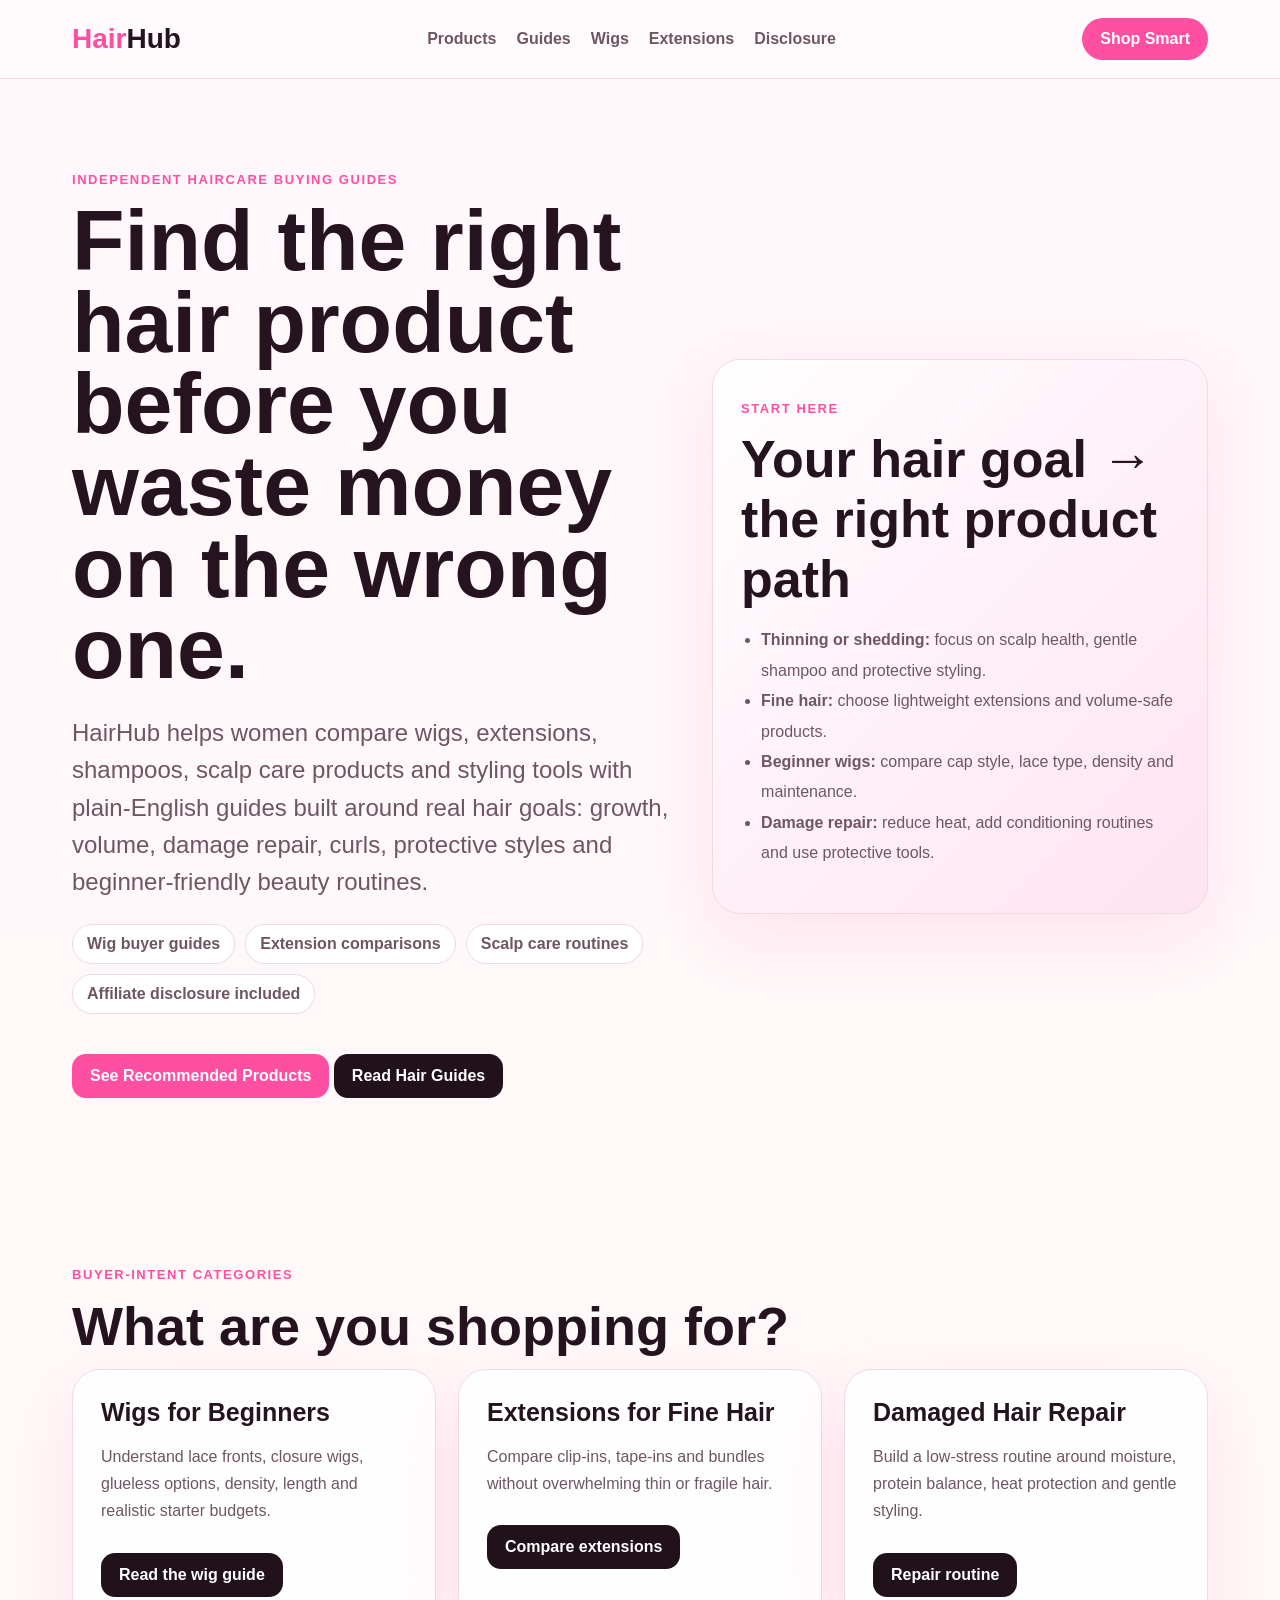
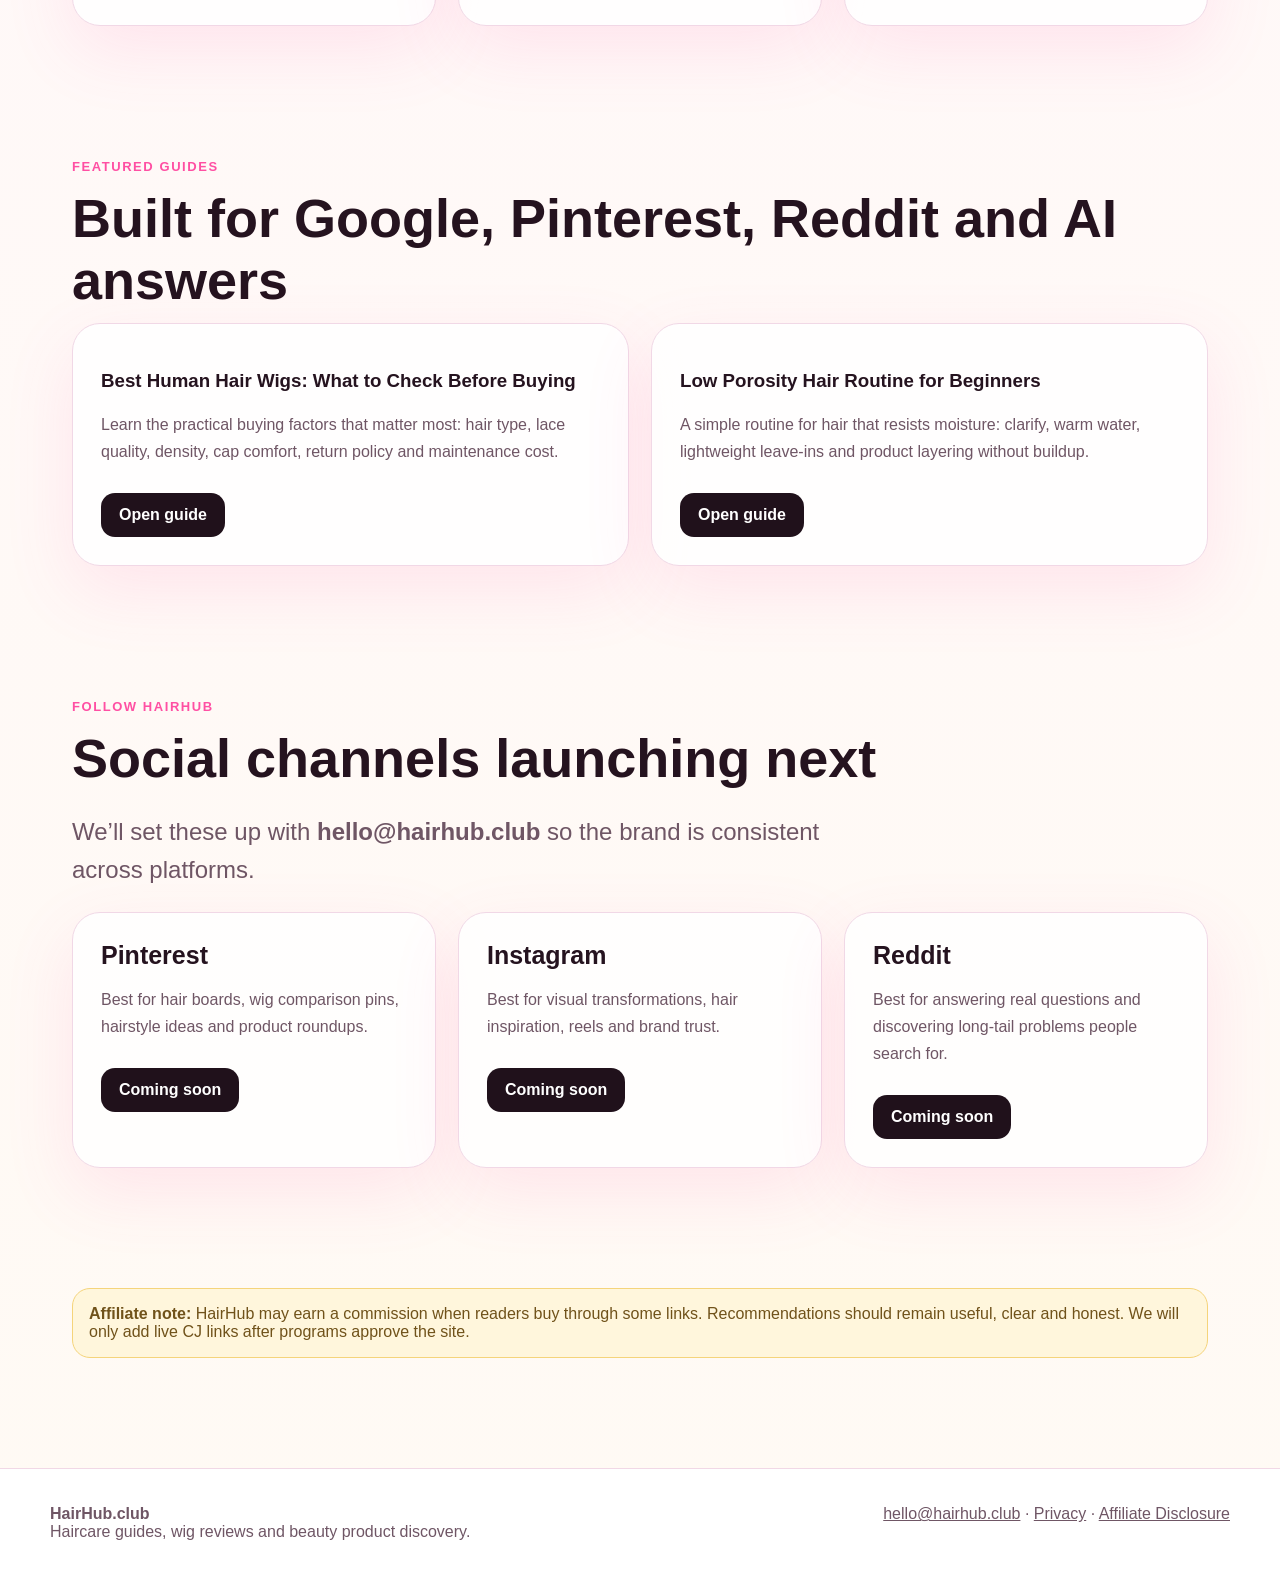
==== index.html @ 0386ab66 "Build HairHub SEO affiliate homepage" ====
<!DOCTYPE html>
<html lang="en">
<head>
  <meta charset="UTF-8" />
  <meta name="viewport" content="width=device-width, initial-scale=1.0" />
  <title>HairHub.club — Hair Product Reviews, Wig Guides & Healthy Hair Advice</title>
  <meta name="description" content="HairHub helps you find better wigs, extensions, shampoos, scalp care products, styling tools and routines for your hair type, budget and goals." />
  <link rel="canonical" href="https://hairhub.club/" />
  <meta name="robots" content="index,follow,max-image-preview:large" />
  <meta property="og:title" content="HairHub.club — Find the Right Hair Product for Your Hair Goal" />
  <meta property="og:description" content="Simple haircare guides, product comparisons and affiliate recommendations for wigs, extensions, hair growth, damaged hair and styling tools." />
  <meta property="og:type" content="website" />
  <meta property="og:url" content="https://hairhub.club/" />
  <meta name="theme-color" content="#ff4fa3" />
  <link rel="stylesheet" href="/assets/style.css" />
  <script data-goatcounter="https://marketvibe1.goatcounter.com/count" async src="https://gc.zgo.at/count.js"></script>
  <script type="application/ld+json">{"@context":"https://schema.org","@type":"WebSite","name":"HairHub","url":"https://hairhub.club/","description":"Hair product reviews, wig guides, extension comparisons and healthy hair routines.","potentialAction":{"@type":"SearchAction","target":"https://hairhub.club/?q={search_term_string}","query-input":"required name=search_term_string"}}</script>
  <script type="application/ld+json">{"@context":"https://schema.org","@type":"Organization","name":"HairHub","url":"https://hairhub.club/","email":"hello@hairhub.club","sameAs":["https://www.instagram.com/","https://www.pinterest.com/","https://www.tiktok.com/","https://www.reddit.com/"]}</script>
</head>
<body>
  <header class="site">
    <div class="nav">
      <a class="logo" href="/"><span>Hair</span>Hub</a>
      <nav>
        <a href="/recommended-products/">Products</a>
        <a href="/guides/">Guides</a>
        <a href="/best-wigs-for-beginners/">Wigs</a>
        <a href="/best-hair-extensions-for-fine-hair/">Extensions</a>
        <a href="/disclosure/">Disclosure</a>
      </nav>
      <a class="cta" href="/recommended-products/">Shop Smart</a>
    </div>
  </header>

  <main>
    <section class="hero">
      <div>
        <p class="eyebrow">Independent haircare buying guides</p>
        <h1>Find the right hair product before you waste money on the wrong one.</h1>
        <p class="lead">HairHub helps women compare wigs, extensions, shampoos, scalp care products and styling tools with plain-English guides built around real hair goals: growth, volume, damage repair, curls, protective styles and beginner-friendly beauty routines.</p>
        <div class="badges">
          <span class="badge">Wig buyer guides</span>
          <span class="badge">Extension comparisons</span>
          <span class="badge">Scalp care routines</span>
          <span class="badge">Affiliate disclosure included</span>
        </div>
        <p style="margin-top:28px"><a class="button pink" href="/recommended-products/">See Recommended Products</a> <a class="button" href="/guides/">Read Hair Guides</a></p>
      </div>
      <aside class="hero-card">
        <p class="eyebrow">Start here</p>
        <strong>Your hair goal → the right product path</strong>
        <ul class="list">
          <li><b>Thinning or shedding:</b> focus on scalp health, gentle shampoo and protective styling.</li>
          <li><b>Fine hair:</b> choose lightweight extensions and volume-safe products.</li>
          <li><b>Beginner wigs:</b> compare cap style, lace type, density and maintenance.</li>
          <li><b>Damage repair:</b> reduce heat, add conditioning routines and use protective tools.</li>
        </ul>
      </aside>
    </section>

    <section class="section">
      <p class="eyebrow">Buyer-intent categories</p>
      <h2>What are you shopping for?</h2>
      <div class="grid">
        <article class="guide-card"><h3>Wigs for Beginners</h3><p>Understand lace fronts, closure wigs, glueless options, density, length and realistic starter budgets.</p><a class="button" href="/best-wigs-for-beginners/">Read the wig guide</a></article>
        <article class="guide-card"><h3>Extensions for Fine Hair</h3><p>Compare clip-ins, tape-ins and bundles without overwhelming thin or fragile hair.</p><a class="button" href="/best-hair-extensions-for-fine-hair/">Compare extensions</a></article>
        <article class="guide-card"><h3>Damaged Hair Repair</h3><p>Build a low-stress routine around moisture, protein balance, heat protection and gentle styling.</p><a class="button" href="/damaged-hair-repair-products/">Repair routine</a></article>
      </div>
    </section>

    <section class="section">
      <p class="eyebrow">Featured guides</p>
      <h2>Built for Google, Pinterest, Reddit and AI answers</h2>
      <div class="grid two">
        <article class="card"><h3>Best Human Hair Wigs: What to Check Before Buying</h3><p>Learn the practical buying factors that matter most: hair type, lace quality, density, cap comfort, return policy and maintenance cost.</p><a class="button" href="/best-human-hair-wigs/">Open guide</a></article>
        <article class="card"><h3>Low Porosity Hair Routine for Beginners</h3><p>A simple routine for hair that resists moisture: clarify, warm water, lightweight leave-ins and product layering without buildup.</p><a class="button" href="/low-porosity-hair-routine/">Open guide</a></article>
      </div>
    </section>

    <section class="section">
      <p class="eyebrow">Follow HairHub</p>
      <h2>Social channels launching next</h2>
      <p class="lead">We’ll set these up with <b>hello@hairhub.club</b> so the brand is consistent across platforms.</p>
      <div class="grid">
        <article class="product-card"><h3>Pinterest</h3><p>Best for hair boards, wig comparison pins, hairstyle ideas and product roundups.</p><a class="button" href="#">Coming soon</a></article>
        <article class="product-card"><h3>Instagram</h3><p>Best for visual transformations, hair inspiration, reels and brand trust.</p><a class="button" href="#">Coming soon</a></article>
        <article class="product-card"><h3>Reddit</h3><p>Best for answering real questions and discovering long-tail problems people search for.</p><a class="button" href="#">Coming soon</a></article>
      </div>
    </section>

    <section class="section">
      <div class="notice"><strong>Affiliate note:</strong> HairHub may earn a commission when readers buy through some links. Recommendations should remain useful, clear and honest. We will only add live CJ links after programs approve the site.</div>
    </section>
  </main>

  <footer>
    <div class="inner">
      <div><b>HairHub.club</b><br>Haircare guides, wig reviews and beauty product discovery.</div>
      <div><a href="mailto:hello@hairhub.club">hello@hairhub.club</a> · <a href="/privacy/">Privacy</a> · <a href="/disclosure/">Affiliate Disclosure</a></div>
    </div>
  </footer>
</body>
</html>
---- assets/style.css ----
:root{--ink:#25131f;--muted:#6f5665;--pink:#ff4fa3;--rose:#fff2f8;--cream:#fffaf4;--card:#ffffff;--line:#f1d8e6;--green:#16a56a;--dark:#20111b}*{box-sizing:border-box}body{margin:0;font-family:Inter,Arial,sans-serif;background:linear-gradient(180deg,#fff7fb,#fffaf4);color:var(--ink)}a{color:inherit}header.site{position:sticky;top:0;z-index:10;background:rgba(255,250,252,.94);backdrop-filter:blur(12px);border-bottom:1px solid var(--line)}.nav{max-width:1180px;margin:auto;padding:18px 22px;display:flex;align-items:center;justify-content:space-between;gap:20px}.logo{font-size:28px;font-weight:900;text-decoration:none}.logo span{color:var(--pink)}nav{display:flex;gap:20px;flex-wrap:wrap}nav a{text-decoration:none;color:var(--muted);font-weight:800}.cta{background:var(--pink);color:white;text-decoration:none;padding:12px 18px;border-radius:999px;font-weight:900}.hero{max-width:1180px;margin:auto;padding:80px 22px;display:grid;grid-template-columns:1.1fr .9fr;gap:34px;align-items:center}.eyebrow{text-transform:uppercase;letter-spacing:.12em;color:var(--pink);font-weight:900;font-size:13px}.hero h1,.page h1{font-size:clamp(42px,8vw,86px);line-height:.95;margin:10px 0 22px}.lead{font-size:clamp(18px,2.2vw,24px);line-height:1.55;color:var(--muted);max-width:780px}.hero-card,.card,.guide-card,.product-card{background:rgba(255,255,255,.86);border:1px solid var(--line);border-radius:28px;box-shadow:0 24px 70px rgba(255,79,163,.12);padding:28px}.hero-card{min-height:420px;background:linear-gradient(135deg,#fff,#ffe3f1)}.hero-card strong{display:block;font-size:52px}.badges{display:flex;gap:10px;flex-wrap:wrap;margin-top:24px}.badge{padding:10px 14px;background:white;border:1px solid var(--line);border-radius:999px;font-weight:800;color:var(--muted)}.section{max-width:1180px;margin:auto;padding:60px 22px}.section h2{font-size:clamp(30px,5vw,54px);margin:0 0 12px}.grid{display:grid;grid-template-columns:repeat(3,1fr);gap:22px}.two{grid-template-columns:1fr 1fr}.guide-card h3,.product-card h3{font-size:25px;margin:0 0 10px}.guide-card p,.product-card p,.card p{color:var(--muted);line-height:1.7}.button{display:inline-block;background:var(--dark);color:white;text-decoration:none;padding:13px 18px;border-radius:14px;font-weight:900;margin-top:12px}.button.pink{background:var(--pink)}.list{padding-left:20px;color:var(--muted);line-height:1.9}.page{max-width:980px;margin:auto;padding:70px 22px}.content{background:white;border:1px solid var(--line);border-radius:28px;padding:34px;line-height:1.8}.content h2{font-size:34px}.notice{background:#fff6dc;border:1px solid #f5d47b;border-radius:18px;padding:16px;color:#70521a}.product-row{display:grid;grid-template-columns:1fr auto;gap:18px;align-items:center;border-top:1px solid var(--line);padding:18px 0}.price{font-weight:900;color:var(--green)}footer{margin-top:50px;border-top:1px solid var(--line);background:#fff;padding:36px 22px;color:var(--muted)}footer .inner{max-width:1180px;margin:auto;display:flex;justify-content:space-between;gap:20px;flex-wrap:wrap}@media(max-width:850px){.hero,.grid,.two{grid-template-columns:1fr}.nav{align-items:flex-start;flex-direction:column}.hero{padding-top:44px}.hero-card{min-height:auto}.product-row{grid-template-columns:1fr}}
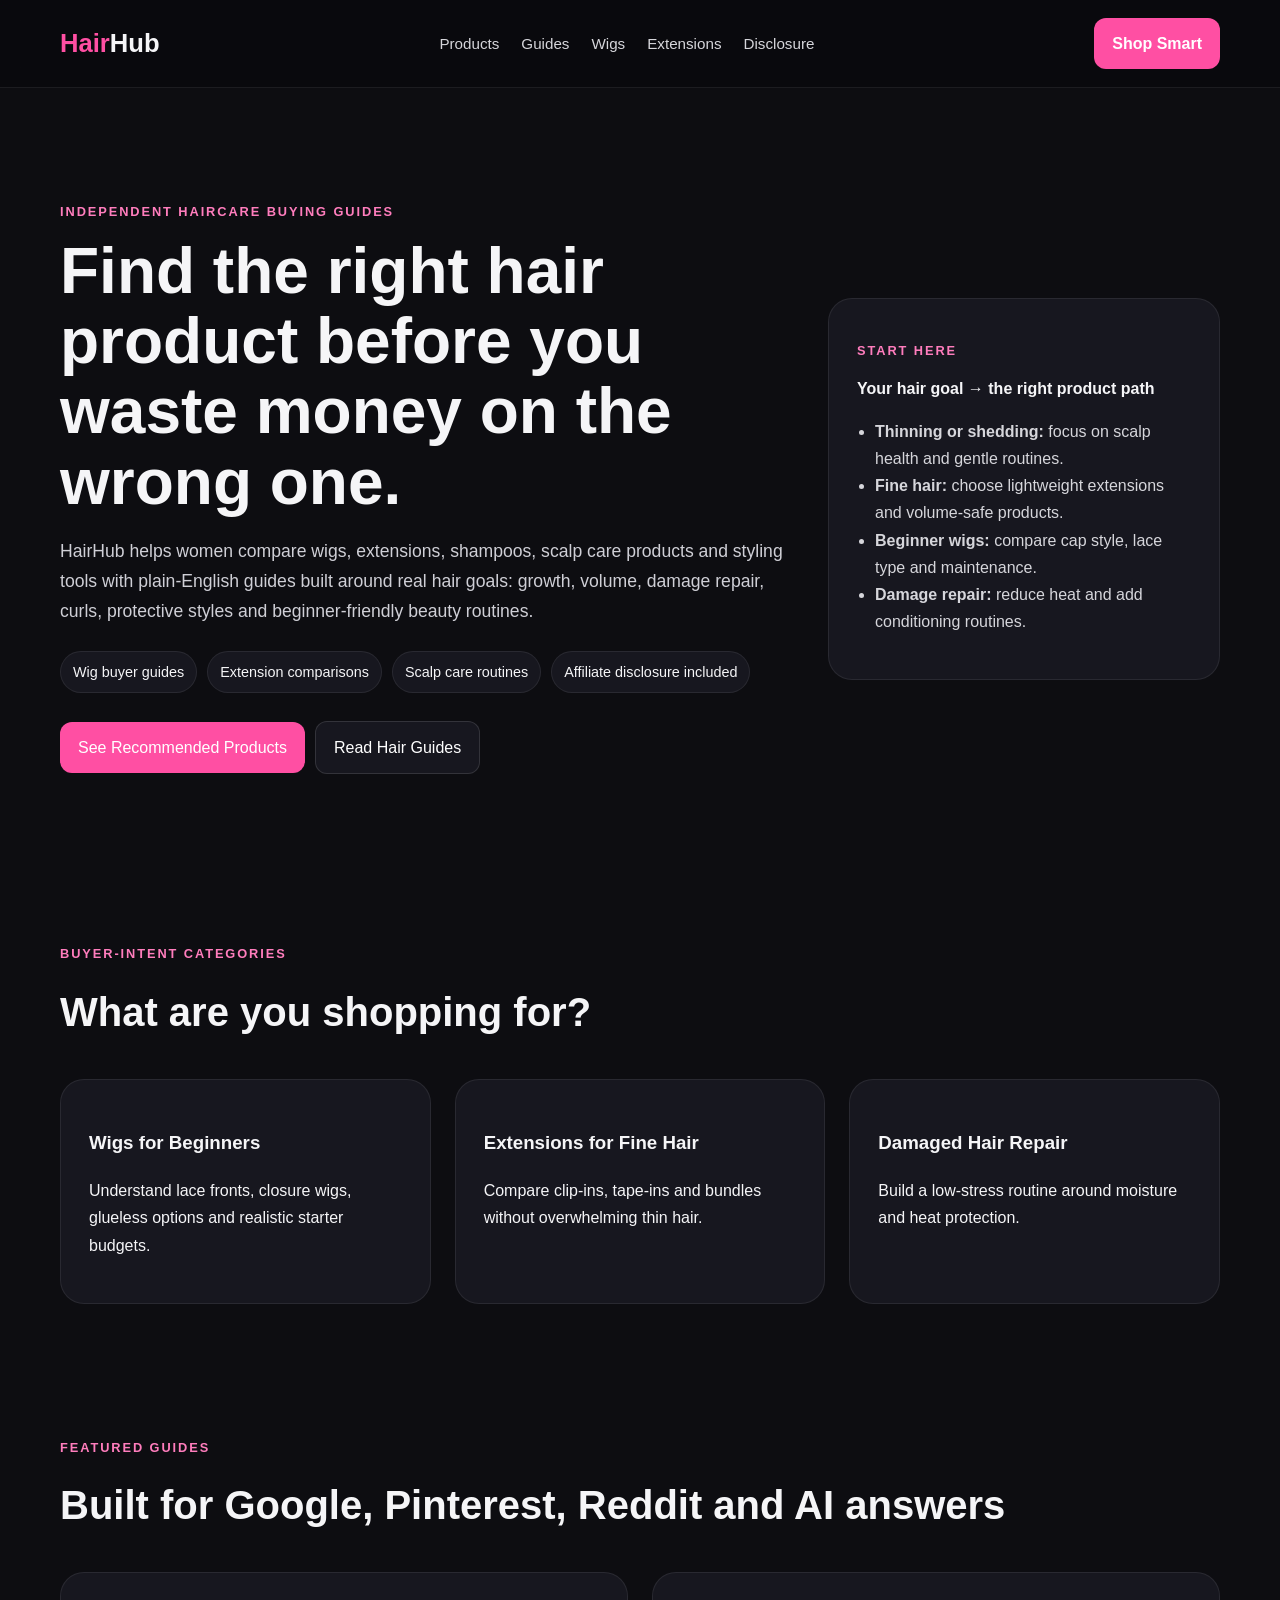
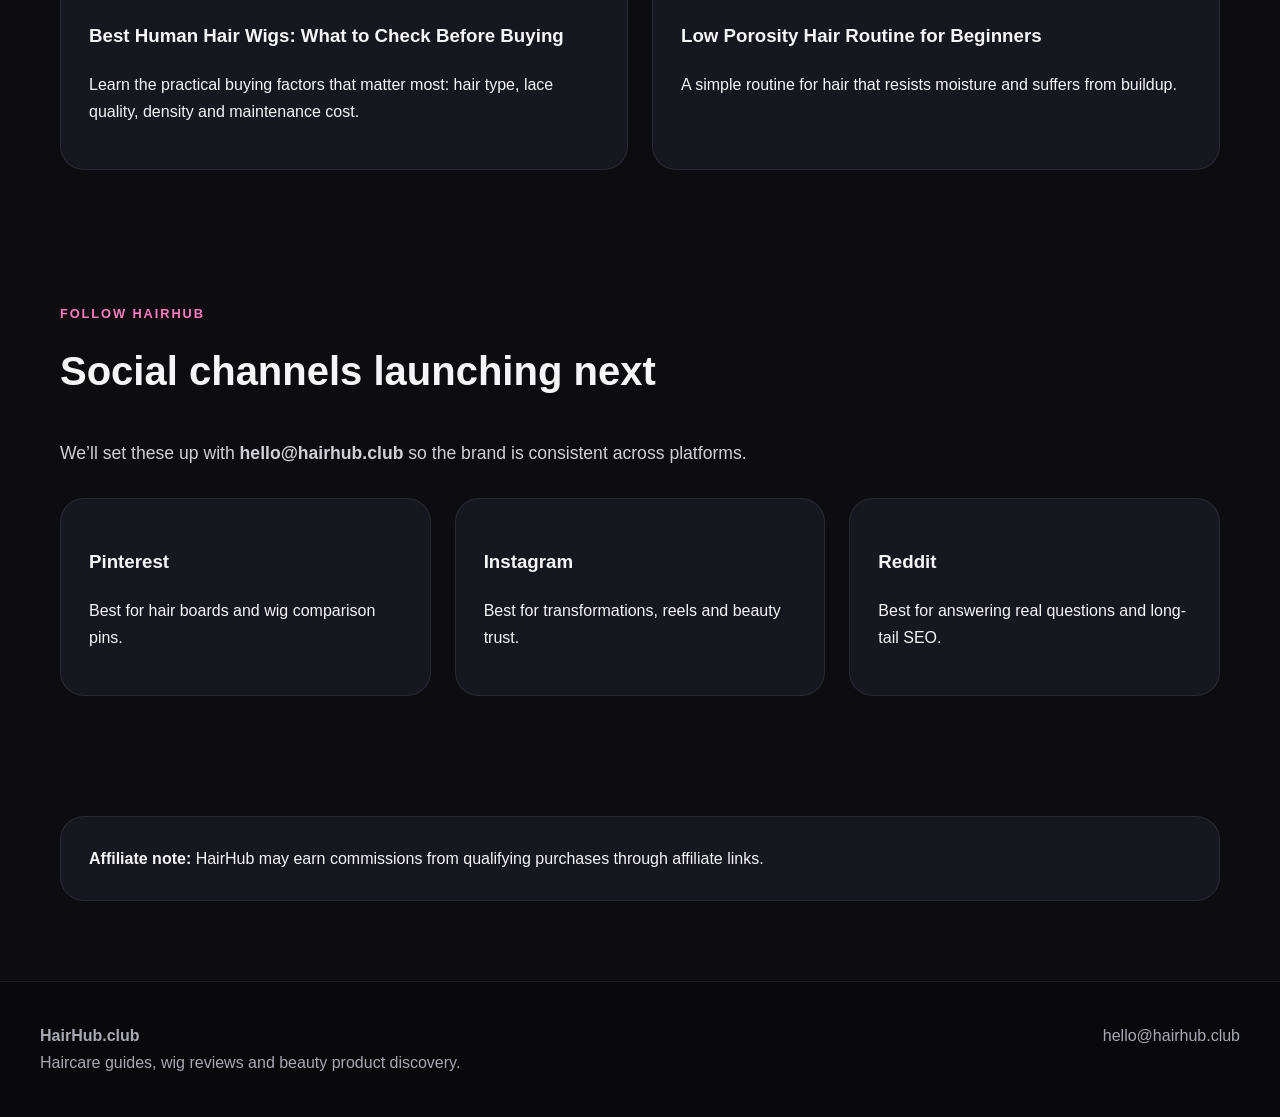
==== commit 77f042f1: "Embed premium styles directly into homepage" ====
--- a/index.html
+++ b/index.html
@@ -1,103 +1,29 @@
 <!DOCTYPE html>
 <html lang="en">
 <head>
-  <meta charset="UTF-8" />
-  <meta name="viewport" content="width=device-width, initial-scale=1.0" />
-  <title>HairHub.club — Hair Product Reviews, Wig Guides & Healthy Hair Advice</title>
-  <meta name="description" content="HairHub helps you find better wigs, extensions, shampoos, scalp care products, styling tools and routines for your hair type, budget and goals." />
-  <link rel="canonical" href="https://hairhub.club/" />
-  <meta name="robots" content="index,follow,max-image-preview:large" />
-  <meta property="og:title" content="HairHub.club — Find the Right Hair Product for Your Hair Goal" />
-  <meta property="og:description" content="Simple haircare guides, product comparisons and affiliate recommendations for wigs, extensions, hair growth, damaged hair and styling tools." />
-  <meta property="og:type" content="website" />
-  <meta property="og:url" content="https://hairhub.club/" />
-  <meta name="theme-color" content="#ff4fa3" />
-  <link rel="stylesheet" href="/assets/style.css" />
-  <script data-goatcounter="https://marketvibe1.goatcounter.com/count" async src="https://gc.zgo.at/count.js"></script>
-  <script type="application/ld+json">{"@context":"https://schema.org","@type":"WebSite","name":"HairHub","url":"https://hairhub.club/","description":"Hair product reviews, wig guides, extension comparisons and healthy hair routines.","potentialAction":{"@type":"SearchAction","target":"https://hairhub.club/?q={search_term_string}","query-input":"required name=search_term_string"}}</script>
-  <script type="application/ld+json">{"@context":"https://schema.org","@type":"Organization","name":"HairHub","url":"https://hairhub.club/","email":"hello@hairhub.club","sameAs":["https://www.instagram.com/","https://www.pinterest.com/","https://www.tiktok.com/","https://www.reddit.com/"]}</script>
+<meta charset="UTF-8" />
+<meta name="viewport" content="width=device-width, initial-scale=1.0" />
+<title>HairHub.club — Hair Product Reviews, Wig Guides & Healthy Hair Advice</title>
+<meta name="description" content="HairHub helps you find better wigs, extensions, shampoos, scalp care products, styling tools and routines for your hair type, budget and goals." />
+<link rel="canonical" href="https://hairhub.club/" />
+<meta name="robots" content="index,follow,max-image-preview:large" />
+<meta property="og:title" content="HairHub.club — Find the Right Hair Product for Your Hair Goal" />
+<meta property="og:description" content="Simple haircare guides, product comparisons and affiliate recommendations for wigs, extensions, hair growth, damaged hair and styling tools." />
+<meta property="og:type" content="website" />
+<meta property="og:url" content="https://hairhub.club/" />
+<meta name="theme-color" content="#ff4fa3" />
+<script data-goatcounter="https://marketvibe1.goatcounter.com/count" async src="https://gc.zgo.at/count.js"></script>
+<style>*{box-sizing:border-box}body{margin:0;font-family:Inter,Arial,sans-serif;background:#0d0d11;color:#f5f5f7;line-height:1.7}a{text-decoration:none;color:inherit}.site{position:sticky;top:0;background:rgba(10,10,14,.85);backdrop-filter:blur(12px);border-bottom:1px solid rgba(255,255,255,.08);z-index:50}.nav{max-width:1200px;margin:auto;padding:18px 20px;display:flex;align-items:center;justify-content:space-between;gap:20px}.logo{font-size:1.6rem;font-weight:800}.logo span{color:#ff4fa3}nav{display:flex;gap:22px;flex-wrap:wrap}nav a{color:#d6d6db;font-size:.95rem}.cta,.button{display:inline-flex;align-items:center;justify-content:center;padding:12px 18px;border-radius:12px;border:1px solid rgba(255,255,255,.12)}.cta{background:#ff4fa3;color:#fff;border:none;font-weight:700}.hero{max-width:1200px;margin:auto;padding:100px 20px;display:grid;grid-template-columns:1.3fr .7fr;gap:40px;align-items:center}.hero h1{font-size:4rem;line-height:1.1;margin:0 0 20px}.lead{font-size:1.1rem;color:#cfcfd6;max-width:760px}.eyebrow{text-transform:uppercase;letter-spacing:.15em;font-size:.8rem;color:#ff7dbd;font-weight:700}.badges{display:flex;flex-wrap:wrap;gap:10px;margin-top:24px}.badge{background:#17171f;border:1px solid rgba(255,255,255,.08);padding:8px 12px;border-radius:999px;font-size:.9rem}.button{margin-right:10px;background:#17171f;color:#fff}.pink{background:#ff4fa3;border:none}.hero-card,.card,.guide-card,.product-card,.notice{background:#17171f;border:1px solid rgba(255,255,255,.08);border-radius:24px;padding:28px}.list{padding-left:18px;color:#d6d6db}.section{max-width:1200px;margin:auto;padding:40px 20px 80px}.section h2{font-size:2.5rem;margin-top:10px}.grid{display:grid;grid-template-columns:repeat(3,1fr);gap:24px;margin-top:30px}.grid.two{grid-template-columns:repeat(2,1fr)}footer{border-top:1px solid rgba(255,255,255,.08);padding:40px 20px;background:#09090c}.inner{max-width:1200px;margin:auto;display:flex;justify-content:space-between;gap:20px;flex-wrap:wrap;color:#a8a8b3}@media(max-width:900px){.hero{grid-template-columns:1fr}.grid,.grid.two{grid-template-columns:1fr}.hero h1{font-size:2.8rem}nav{display:none}}</style>
 </head>
 <body>
-  <header class="site">
-    <div class="nav">
-      <a class="logo" href="/"><span>Hair</span>Hub</a>
-      <nav>
-        <a href="/recommended-products/">Products</a>
-        <a href="/guides/">Guides</a>
-        <a href="/best-wigs-for-beginners/">Wigs</a>
-        <a href="/best-hair-extensions-for-fine-hair/">Extensions</a>
-        <a href="/disclosure/">Disclosure</a>
-      </nav>
-      <a class="cta" href="/recommended-products/">Shop Smart</a>
-    </div>
-  </header>
-
-  <main>
-    <section class="hero">
-      <div>
-        <p class="eyebrow">Independent haircare buying guides</p>
-        <h1>Find the right hair product before you waste money on the wrong one.</h1>
-        <p class="lead">HairHub helps women compare wigs, extensions, shampoos, scalp care products and styling tools with plain-English guides built around real hair goals: growth, volume, damage repair, curls, protective styles and beginner-friendly beauty routines.</p>
-        <div class="badges">
-          <span class="badge">Wig buyer guides</span>
-          <span class="badge">Extension comparisons</span>
-          <span class="badge">Scalp care routines</span>
-          <span class="badge">Affiliate disclosure included</span>
-        </div>
-        <p style="margin-top:28px"><a class="button pink" href="/recommended-products/">See Recommended Products</a> <a class="button" href="/guides/">Read Hair Guides</a></p>
-      </div>
-      <aside class="hero-card">
-        <p class="eyebrow">Start here</p>
-        <strong>Your hair goal → the right product path</strong>
-        <ul class="list">
-          <li><b>Thinning or shedding:</b> focus on scalp health, gentle shampoo and protective styling.</li>
-          <li><b>Fine hair:</b> choose lightweight extensions and volume-safe products.</li>
-          <li><b>Beginner wigs:</b> compare cap style, lace type, density and maintenance.</li>
-          <li><b>Damage repair:</b> reduce heat, add conditioning routines and use protective tools.</li>
-        </ul>
-      </aside>
-    </section>
-
-    <section class="section">
-      <p class="eyebrow">Buyer-intent categories</p>
-      <h2>What are you shopping for?</h2>
-      <div class="grid">
-        <article class="guide-card"><h3>Wigs for Beginners</h3><p>Understand lace fronts, closure wigs, glueless options, density, length and realistic starter budgets.</p><a class="button" href="/best-wigs-for-beginners/">Read the wig guide</a></article>
-        <article class="guide-card"><h3>Extensions for Fine Hair</h3><p>Compare clip-ins, tape-ins and bundles without overwhelming thin or fragile hair.</p><a class="button" href="/best-hair-extensions-for-fine-hair/">Compare extensions</a></article>
-        <article class="guide-card"><h3>Damaged Hair Repair</h3><p>Build a low-stress routine around moisture, protein balance, heat protection and gentle styling.</p><a class="button" href="/damaged-hair-repair-products/">Repair routine</a></article>
-      </div>
-    </section>
-
-    <section class="section">
-      <p class="eyebrow">Featured guides</p>
-      <h2>Built for Google, Pinterest, Reddit and AI answers</h2>
-      <div class="grid two">
-        <article class="card"><h3>Best Human Hair Wigs: What to Check Before Buying</h3><p>Learn the practical buying factors that matter most: hair type, lace quality, density, cap comfort, return policy and maintenance cost.</p><a class="button" href="/best-human-hair-wigs/">Open guide</a></article>
-        <article class="card"><h3>Low Porosity Hair Routine for Beginners</h3><p>A simple routine for hair that resists moisture: clarify, warm water, lightweight leave-ins and product layering without buildup.</p><a class="button" href="/low-porosity-hair-routine/">Open guide</a></article>
-      </div>
-    </section>
-
-    <section class="section">
-      <p class="eyebrow">Follow HairHub</p>
-      <h2>Social channels launching next</h2>
-      <p class="lead">We’ll set these up with <b>hello@hairhub.club</b> so the brand is consistent across platforms.</p>
-      <div class="grid">
-        <article class="product-card"><h3>Pinterest</h3><p>Best for hair boards, wig comparison pins, hairstyle ideas and product roundups.</p><a class="button" href="#">Coming soon</a></article>
-        <article class="product-card"><h3>Instagram</h3><p>Best for visual transformations, hair inspiration, reels and brand trust.</p><a class="button" href="#">Coming soon</a></article>
-        <article class="product-card"><h3>Reddit</h3><p>Best for answering real questions and discovering long-tail problems people search for.</p><a class="button" href="#">Coming soon</a></article>
-      </div>
-    </section>
-
-    <section class="section">
-      <div class="notice"><strong>Affiliate note:</strong> HairHub may earn a commission when readers buy through some links. Recommendations should remain useful, clear and honest. We will only add live CJ links after programs approve the site.</div>
-    </section>
-  </main>
-
-  <footer>
-    <div class="inner">
-      <div><b>HairHub.club</b><br>Haircare guides, wig reviews and beauty product discovery.</div>
-      <div><a href="mailto:hello@hairhub.club">hello@hairhub.club</a> · <a href="/privacy/">Privacy</a> · <a href="/disclosure/">Affiliate Disclosure</a></div>
-    </div>
-  </footer>
+<header class="site"><div class="nav"><a class="logo" href="/"><span>Hair</span>Hub</a><nav><a href="/recommended-products/">Products</a><a href="/guides/">Guides</a><a href="/best-wigs-for-beginners/">Wigs</a><a href="/best-hair-extensions-for-fine-hair/">Extensions</a><a href="/disclosure/">Disclosure</a></nav><a class="cta" href="/recommended-products/">Shop Smart</a></div></header>
+<main>
+<section class="hero"><div><p class="eyebrow">Independent haircare buying guides</p><h1>Find the right hair product before you waste money on the wrong one.</h1><p class="lead">HairHub helps women compare wigs, extensions, shampoos, scalp care products and styling tools with plain-English guides built around real hair goals: growth, volume, damage repair, curls, protective styles and beginner-friendly beauty routines.</p><div class="badges"><span class="badge">Wig buyer guides</span><span class="badge">Extension comparisons</span><span class="badge">Scalp care routines</span><span class="badge">Affiliate disclosure included</span></div><p style="margin-top:28px"><a class="button pink" href="/recommended-products/">See Recommended Products</a><a class="button" href="/guides/">Read Hair Guides</a></p></div><aside class="hero-card"><p class="eyebrow">Start here</p><strong>Your hair goal → the right product path</strong><ul class="list"><li><b>Thinning or shedding:</b> focus on scalp health and gentle routines.</li><li><b>Fine hair:</b> choose lightweight extensions and volume-safe products.</li><li><b>Beginner wigs:</b> compare cap style, lace type and maintenance.</li><li><b>Damage repair:</b> reduce heat and add conditioning routines.</li></ul></aside></section>
+<section class="section"><p class="eyebrow">Buyer-intent categories</p><h2>What are you shopping for?</h2><div class="grid"><article class="guide-card"><h3>Wigs for Beginners</h3><p>Understand lace fronts, closure wigs, glueless options and realistic starter budgets.</p></article><article class="guide-card"><h3>Extensions for Fine Hair</h3><p>Compare clip-ins, tape-ins and bundles without overwhelming thin hair.</p></article><article class="guide-card"><h3>Damaged Hair Repair</h3><p>Build a low-stress routine around moisture and heat protection.</p></article></div></section>
+<section class="section"><p class="eyebrow">Featured guides</p><h2>Built for Google, Pinterest, Reddit and AI answers</h2><div class="grid two"><article class="card"><h3>Best Human Hair Wigs: What to Check Before Buying</h3><p>Learn the practical buying factors that matter most: hair type, lace quality, density and maintenance cost.</p></article><article class="card"><h3>Low Porosity Hair Routine for Beginners</h3><p>A simple routine for hair that resists moisture and suffers from buildup.</p></article></div></section>
+<section class="section"><p class="eyebrow">Follow HairHub</p><h2>Social channels launching next</h2><p class="lead">We’ll set these up with <b>hello@hairhub.club</b> so the brand is consistent across platforms.</p><div class="grid"><article class="product-card"><h3>Pinterest</h3><p>Best for hair boards and wig comparison pins.</p></article><article class="product-card"><h3>Instagram</h3><p>Best for transformations, reels and beauty trust.</p></article><article class="product-card"><h3>Reddit</h3><p>Best for answering real questions and long-tail SEO.</p></article></div></section>
+<section class="section"><div class="notice"><strong>Affiliate note:</strong> HairHub may earn commissions from qualifying purchases through affiliate links.</div></section>
+</main>
+<footer><div class="inner"><div><b>HairHub.club</b><br>Haircare guides, wig reviews and beauty product discovery.</div><div><a href="mailto:hello@hairhub.club">hello@hairhub.club</a></div></div></footer>
 </body>
-</html>
+</html>
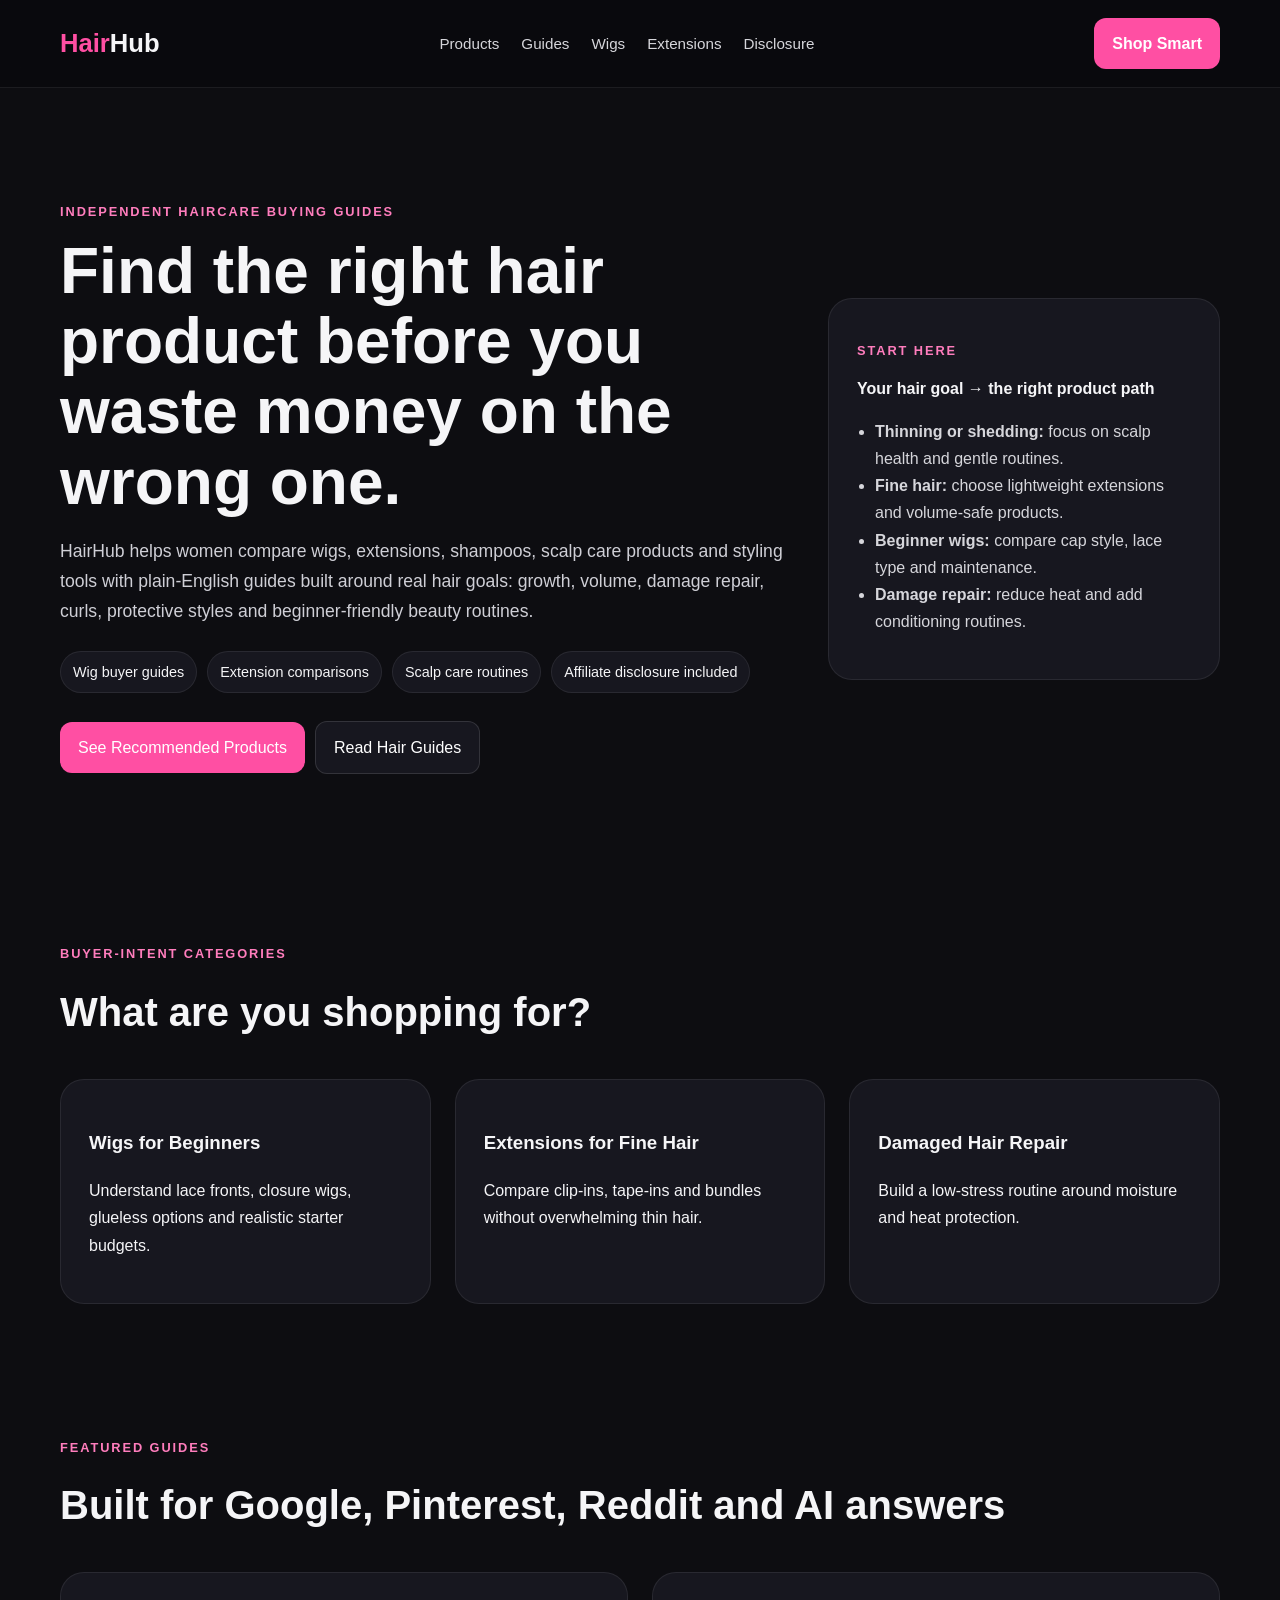
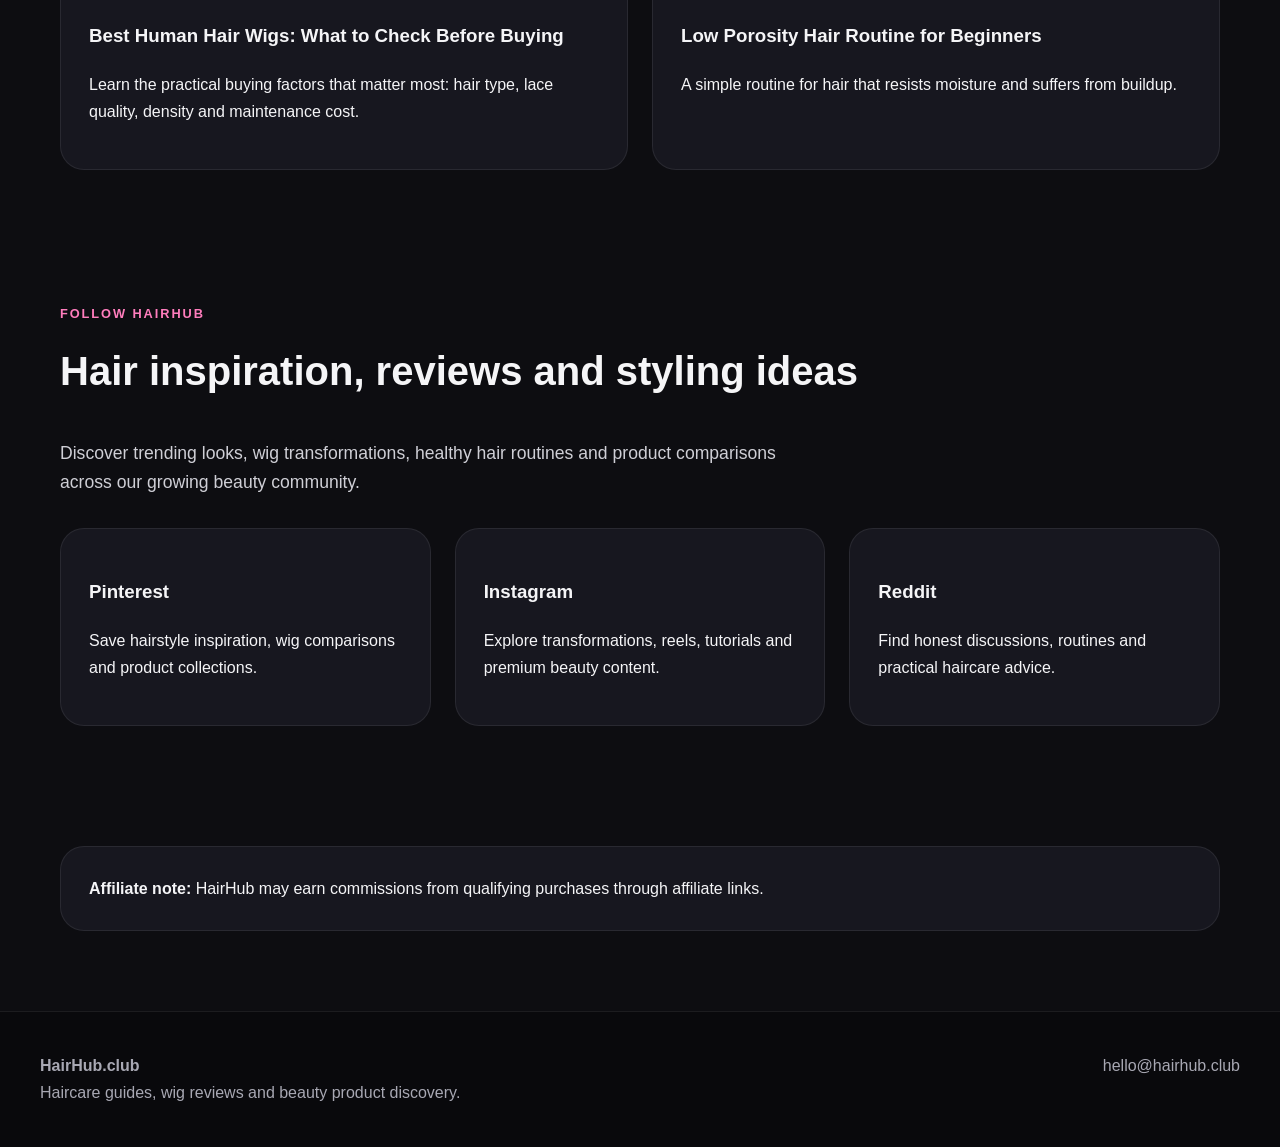
==== commit 7f76177e: "Refine social section copy for public branding" ====
--- a/index.html
+++ b/index.html
@@ -12,7 +12,7 @@
 <meta property="og:type" content="website" />
 <meta property="og:url" content="https://hairhub.club/" />
 <meta name="theme-color" content="#ff4fa3" />
-<script data-goatcounter="https://marketvibe1.goatcounter.com/count" async src="https://gc.zgo.at/count.js"></script>
+<script data-goatcounter="https://hairhub.goatcounter.com/count" async src="https://gc.zgo.at/count.js"></script>
 <style>*{box-sizing:border-box}body{margin:0;font-family:Inter,Arial,sans-serif;background:#0d0d11;color:#f5f5f7;line-height:1.7}a{text-decoration:none;color:inherit}.site{position:sticky;top:0;background:rgba(10,10,14,.85);backdrop-filter:blur(12px);border-bottom:1px solid rgba(255,255,255,.08);z-index:50}.nav{max-width:1200px;margin:auto;padding:18px 20px;display:flex;align-items:center;justify-content:space-between;gap:20px}.logo{font-size:1.6rem;font-weight:800}.logo span{color:#ff4fa3}nav{display:flex;gap:22px;flex-wrap:wrap}nav a{color:#d6d6db;font-size:.95rem}.cta,.button{display:inline-flex;align-items:center;justify-content:center;padding:12px 18px;border-radius:12px;border:1px solid rgba(255,255,255,.12)}.cta{background:#ff4fa3;color:#fff;border:none;font-weight:700}.hero{max-width:1200px;margin:auto;padding:100px 20px;display:grid;grid-template-columns:1.3fr .7fr;gap:40px;align-items:center}.hero h1{font-size:4rem;line-height:1.1;margin:0 0 20px}.lead{font-size:1.1rem;color:#cfcfd6;max-width:760px}.eyebrow{text-transform:uppercase;letter-spacing:.15em;font-size:.8rem;color:#ff7dbd;font-weight:700}.badges{display:flex;flex-wrap:wrap;gap:10px;margin-top:24px}.badge{background:#17171f;border:1px solid rgba(255,255,255,.08);padding:8px 12px;border-radius:999px;font-size:.9rem}.button{margin-right:10px;background:#17171f;color:#fff}.pink{background:#ff4fa3;border:none}.hero-card,.card,.guide-card,.product-card,.notice{background:#17171f;border:1px solid rgba(255,255,255,.08);border-radius:24px;padding:28px}.list{padding-left:18px;color:#d6d6db}.section{max-width:1200px;margin:auto;padding:40px 20px 80px}.section h2{font-size:2.5rem;margin-top:10px}.grid{display:grid;grid-template-columns:repeat(3,1fr);gap:24px;margin-top:30px}.grid.two{grid-template-columns:repeat(2,1fr)}footer{border-top:1px solid rgba(255,255,255,.08);padding:40px 20px;background:#09090c}.inner{max-width:1200px;margin:auto;display:flex;justify-content:space-between;gap:20px;flex-wrap:wrap;color:#a8a8b3}@media(max-width:900px){.hero{grid-template-columns:1fr}.grid,.grid.two{grid-template-columns:1fr}.hero h1{font-size:2.8rem}nav{display:none}}</style>
 </head>
 <body>
@@ -21,7 +21,7 @@
 <section class="hero"><div><p class="eyebrow">Independent haircare buying guides</p><h1>Find the right hair product before you waste money on the wrong one.</h1><p class="lead">HairHub helps women compare wigs, extensions, shampoos, scalp care products and styling tools with plain-English guides built around real hair goals: growth, volume, damage repair, curls, protective styles and beginner-friendly beauty routines.</p><div class="badges"><span class="badge">Wig buyer guides</span><span class="badge">Extension comparisons</span><span class="badge">Scalp care routines</span><span class="badge">Affiliate disclosure included</span></div><p style="margin-top:28px"><a class="button pink" href="/recommended-products/">See Recommended Products</a><a class="button" href="/guides/">Read Hair Guides</a></p></div><aside class="hero-card"><p class="eyebrow">Start here</p><strong>Your hair goal → the right product path</strong><ul class="list"><li><b>Thinning or shedding:</b> focus on scalp health and gentle routines.</li><li><b>Fine hair:</b> choose lightweight extensions and volume-safe products.</li><li><b>Beginner wigs:</b> compare cap style, lace type and maintenance.</li><li><b>Damage repair:</b> reduce heat and add conditioning routines.</li></ul></aside></section>
 <section class="section"><p class="eyebrow">Buyer-intent categories</p><h2>What are you shopping for?</h2><div class="grid"><article class="guide-card"><h3>Wigs for Beginners</h3><p>Understand lace fronts, closure wigs, glueless options and realistic starter budgets.</p></article><article class="guide-card"><h3>Extensions for Fine Hair</h3><p>Compare clip-ins, tape-ins and bundles without overwhelming thin hair.</p></article><article class="guide-card"><h3>Damaged Hair Repair</h3><p>Build a low-stress routine around moisture and heat protection.</p></article></div></section>
 <section class="section"><p class="eyebrow">Featured guides</p><h2>Built for Google, Pinterest, Reddit and AI answers</h2><div class="grid two"><article class="card"><h3>Best Human Hair Wigs: What to Check Before Buying</h3><p>Learn the practical buying factors that matter most: hair type, lace quality, density and maintenance cost.</p></article><article class="card"><h3>Low Porosity Hair Routine for Beginners</h3><p>A simple routine for hair that resists moisture and suffers from buildup.</p></article></div></section>
-<section class="section"><p class="eyebrow">Follow HairHub</p><h2>Social channels launching next</h2><p class="lead">We’ll set these up with <b>hello@hairhub.club</b> so the brand is consistent across platforms.</p><div class="grid"><article class="product-card"><h3>Pinterest</h3><p>Best for hair boards and wig comparison pins.</p></article><article class="product-card"><h3>Instagram</h3><p>Best for transformations, reels and beauty trust.</p></article><article class="product-card"><h3>Reddit</h3><p>Best for answering real questions and long-tail SEO.</p></article></div></section>
+<section class="section"><p class="eyebrow">Follow HairHub</p><h2>Hair inspiration, reviews and styling ideas</h2><p class="lead">Discover trending looks, wig transformations, healthy hair routines and product comparisons across our growing beauty community.</p><div class="grid"><article class="product-card"><h3>Pinterest</h3><p>Save hairstyle inspiration, wig comparisons and product collections.</p></article><article class="product-card"><h3>Instagram</h3><p>Explore transformations, reels, tutorials and premium beauty content.</p></article><article class="product-card"><h3>Reddit</h3><p>Find honest discussions, routines and practical haircare advice.</p></article></div></section>
 <section class="section"><div class="notice"><strong>Affiliate note:</strong> HairHub may earn commissions from qualifying purchases through affiliate links.</div></section>
 </main>
 <footer><div class="inner"><div><b>HairHub.club</b><br>Haircare guides, wig reviews and beauty product discovery.</div><div><a href="mailto:hello@hairhub.club">hello@hairhub.club</a></div></div></footer>
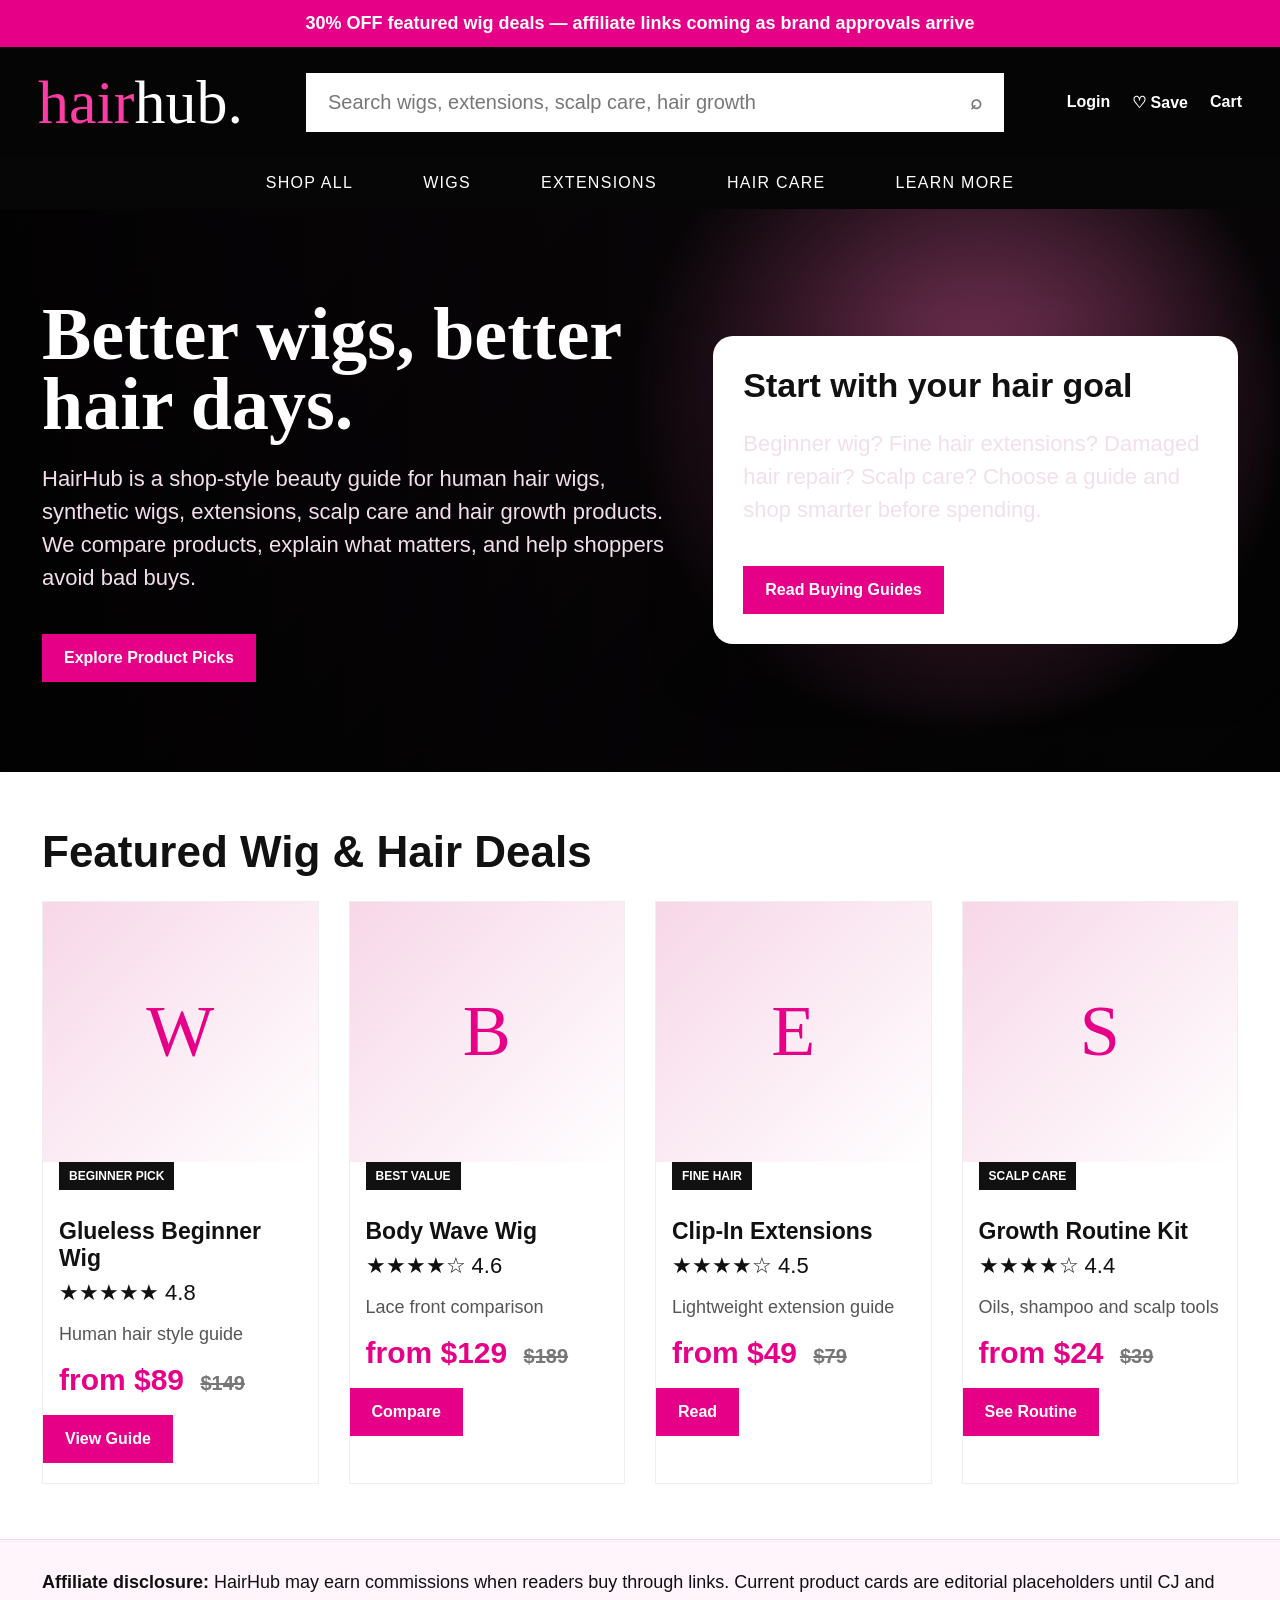
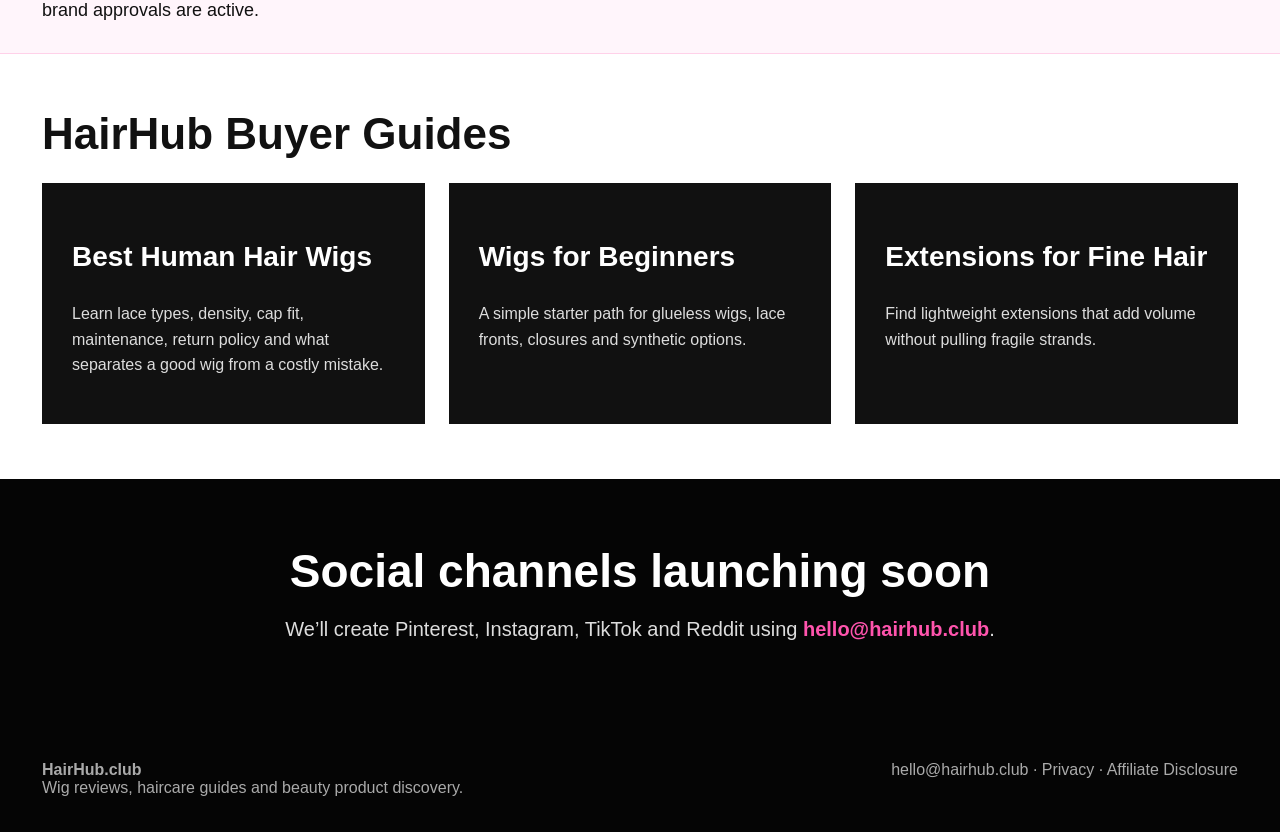
==== commit a0febe8d: "Redesign HairHub homepage as shop-style beauty storefront" ====
--- a/index.html
+++ b/index.html
@@ -3,27 +3,24 @@
 <head>
 <meta charset="UTF-8" />
 <meta name="viewport" content="width=device-width, initial-scale=1.0" />
-<title>HairHub.club — Hair Product Reviews, Wig Guides & Healthy Hair Advice</title>
-<meta name="description" content="HairHub helps you find better wigs, extensions, shampoos, scalp care products, styling tools and routines for your hair type, budget and goals." />
+<title>HairHub.club — Wigs, Hair Extensions & Beauty Product Deals</title>
+<meta name="description" content="Shop-style haircare guides for wigs, extensions, hair growth products, scalp care, beauty tools and verified hair product deals." />
 <link rel="canonical" href="https://hairhub.club/" />
 <meta name="robots" content="index,follow,max-image-preview:large" />
-<meta property="og:title" content="HairHub.club — Find the Right Hair Product for Your Hair Goal" />
-<meta property="og:description" content="Simple haircare guides, product comparisons and affiliate recommendations for wigs, extensions, hair growth, damaged hair and styling tools." />
-<meta property="og:type" content="website" />
-<meta property="og:url" content="https://hairhub.club/" />
-<meta name="theme-color" content="#ff4fa3" />
 <script data-goatcounter="https://hairhub.goatcounter.com/count" async src="https://gc.zgo.at/count.js"></script>
-<style>*{box-sizing:border-box}body{margin:0;font-family:Inter,Arial,sans-serif;background:#0d0d11;color:#f5f5f7;line-height:1.7}a{text-decoration:none;color:inherit}.site{position:sticky;top:0;background:rgba(10,10,14,.85);backdrop-filter:blur(12px);border-bottom:1px solid rgba(255,255,255,.08);z-index:50}.nav{max-width:1200px;margin:auto;padding:18px 20px;display:flex;align-items:center;justify-content:space-between;gap:20px}.logo{font-size:1.6rem;font-weight:800}.logo span{color:#ff4fa3}nav{display:flex;gap:22px;flex-wrap:wrap}nav a{color:#d6d6db;font-size:.95rem}.cta,.button{display:inline-flex;align-items:center;justify-content:center;padding:12px 18px;border-radius:12px;border:1px solid rgba(255,255,255,.12)}.cta{background:#ff4fa3;color:#fff;border:none;font-weight:700}.hero{max-width:1200px;margin:auto;padding:100px 20px;display:grid;grid-template-columns:1.3fr .7fr;gap:40px;align-items:center}.hero h1{font-size:4rem;line-height:1.1;margin:0 0 20px}.lead{font-size:1.1rem;color:#cfcfd6;max-width:760px}.eyebrow{text-transform:uppercase;letter-spacing:.15em;font-size:.8rem;color:#ff7dbd;font-weight:700}.badges{display:flex;flex-wrap:wrap;gap:10px;margin-top:24px}.badge{background:#17171f;border:1px solid rgba(255,255,255,.08);padding:8px 12px;border-radius:999px;font-size:.9rem}.button{margin-right:10px;background:#17171f;color:#fff}.pink{background:#ff4fa3;border:none}.hero-card,.card,.guide-card,.product-card,.notice{background:#17171f;border:1px solid rgba(255,255,255,.08);border-radius:24px;padding:28px}.list{padding-left:18px;color:#d6d6db}.section{max-width:1200px;margin:auto;padding:40px 20px 80px}.section h2{font-size:2.5rem;margin-top:10px}.grid{display:grid;grid-template-columns:repeat(3,1fr);gap:24px;margin-top:30px}.grid.two{grid-template-columns:repeat(2,1fr)}footer{border-top:1px solid rgba(255,255,255,.08);padding:40px 20px;background:#09090c}.inner{max-width:1200px;margin:auto;display:flex;justify-content:space-between;gap:20px;flex-wrap:wrap;color:#a8a8b3}@media(max-width:900px){.hero{grid-template-columns:1fr}.grid,.grid.two{grid-template-columns:1fr}.hero h1{font-size:2.8rem}nav{display:none}}</style>
+<style>
+*{box-sizing:border-box}body{margin:0;font-family:Arial,Helvetica,sans-serif;background:#fff;color:#111}a{text-decoration:none;color:inherit}.promo{background:#e60088;color:white;text-align:center;font-weight:900;padding:13px 10px;font-size:18px}.top{background:#050505;color:white;padding:24px 38px;display:grid;grid-template-columns:240px 1fr 210px;gap:28px;align-items:center}.logo{font-family:Georgia,serif;font-size:62px;line-height:1;font-weight:400}.logo span{color:#ff3ca3}.search{background:white;color:#777;padding:18px 22px;font-size:20px;border-radius:0;display:flex;justify-content:space-between}.account{display:flex;gap:22px;justify-content:flex-end;font-weight:800}.nav{background:#060606;color:white;display:flex;justify-content:center;gap:70px;padding:17px 10px;text-transform:uppercase;letter-spacing:.08em}.hero{min-height:520px;background:linear-gradient(90deg,rgba(0,0,0,.88),rgba(0,0,0,.35)),radial-gradient(circle at 75% 35%,#ff6bb8,transparent 32%),linear-gradient(135deg,#1b1018,#050505);color:white;padding:90px 42px;display:grid;grid-template-columns:1.1fr .9fr;gap:30px;align-items:center}.hero h1{font-size:74px;line-height:.95;margin:0 0 20px;font-family:Georgia,serif}.hero p{font-size:22px;line-height:1.5;max-width:760px;color:#f2dfea}.hero-card{background:white;color:#111;border-radius:20px;padding:30px;box-shadow:0 20px 60px rgba(0,0,0,.35)}.hero-card h2{font-size:34px;margin:0 0 10px}.btn{display:inline-block;background:#e60088;color:white;padding:15px 22px;border-radius:0;font-weight:900;margin-top:18px}.section{padding:55px 42px}.section h2{font-size:44px;margin:0 0 24px}.products{display:grid;grid-template-columns:repeat(4,1fr);gap:30px}.product{background:#fff;border:1px solid #eee;padding-bottom:20px}.photo{height:260px;background:linear-gradient(135deg,#f7d7e8,#fff),radial-gradient(circle,#333,transparent);display:flex;align-items:center;justify-content:center;color:#e60088;font-size:72px;font-family:Georgia,serif}.product h3{font-size:23px;margin:18px 0 8px;padding:0 16px}.stars{color:#111;padding:0 16px;font-size:22px}.type{padding:0 16px;font-size:18px;color:#555}.price{padding:0 16px;font-size:30px;color:#e60088;font-weight:900}.old{font-size:20px;color:#777;text-decoration:line-through;margin-left:8px}.pill{display:inline-block;margin:0 16px 10px;background:#111;color:white;padding:7px 10px;font-size:12px;font-weight:900}.guide-grid{display:grid;grid-template-columns:repeat(3,1fr);gap:24px}.guide{background:#111;color:white;padding:30px;min-height:230px}.guide h3{font-size:28px}.guide p{color:#ddd;line-height:1.6}.notice{background:#fff5fb;border-top:1px solid #ffd1e9;border-bottom:1px solid #ffd1e9;padding:28px 42px;font-size:18px;line-height:1.6}.email{background:#050505;color:white;text-align:center;padding:65px 20px}.email h2{font-size:46px;margin:0}.email p{font-size:20px;color:#ddd}.email a{color:#ff54ad;font-weight:900}footer{background:#050505;color:#aaa;padding:35px 42px;display:flex;justify-content:space-between;gap:20px;flex-wrap:wrap}@media(max-width:900px){.top{grid-template-columns:1fr}.logo{font-size:48px}.nav{gap:18px;overflow:auto;justify-content:flex-start}.hero{grid-template-columns:1fr;padding:55px 24px}.hero h1{font-size:48px}.products,.guide-grid{grid-template-columns:1fr}.section{padding:40px 22px}}
+</style>
 </head>
 <body>
-<header class="site"><div class="nav"><a class="logo" href="/"><span>Hair</span>Hub</a><nav><a href="/recommended-products/">Products</a><a href="/guides/">Guides</a><a href="/best-wigs-for-beginners/">Wigs</a><a href="/best-hair-extensions-for-fine-hair/">Extensions</a><a href="/disclosure/">Disclosure</a></nav><a class="cta" href="/recommended-products/">Shop Smart</a></div></header>
-<main>
-<section class="hero"><div><p class="eyebrow">Independent haircare buying guides</p><h1>Find the right hair product before you waste money on the wrong one.</h1><p class="lead">HairHub helps women compare wigs, extensions, shampoos, scalp care products and styling tools with plain-English guides built around real hair goals: growth, volume, damage repair, curls, protective styles and beginner-friendly beauty routines.</p><div class="badges"><span class="badge">Wig buyer guides</span><span class="badge">Extension comparisons</span><span class="badge">Scalp care routines</span><span class="badge">Affiliate disclosure included</span></div><p style="margin-top:28px"><a class="button pink" href="/recommended-products/">See Recommended Products</a><a class="button" href="/guides/">Read Hair Guides</a></p></div><aside class="hero-card"><p class="eyebrow">Start here</p><strong>Your hair goal → the right product path</strong><ul class="list"><li><b>Thinning or shedding:</b> focus on scalp health and gentle routines.</li><li><b>Fine hair:</b> choose lightweight extensions and volume-safe products.</li><li><b>Beginner wigs:</b> compare cap style, lace type and maintenance.</li><li><b>Damage repair:</b> reduce heat and add conditioning routines.</li></ul></aside></section>
-<section class="section"><p class="eyebrow">Buyer-intent categories</p><h2>What are you shopping for?</h2><div class="grid"><article class="guide-card"><h3>Wigs for Beginners</h3><p>Understand lace fronts, closure wigs, glueless options and realistic starter budgets.</p></article><article class="guide-card"><h3>Extensions for Fine Hair</h3><p>Compare clip-ins, tape-ins and bundles without overwhelming thin hair.</p></article><article class="guide-card"><h3>Damaged Hair Repair</h3><p>Build a low-stress routine around moisture and heat protection.</p></article></div></section>
-<section class="section"><p class="eyebrow">Featured guides</p><h2>Built for Google, Pinterest, Reddit and AI answers</h2><div class="grid two"><article class="card"><h3>Best Human Hair Wigs: What to Check Before Buying</h3><p>Learn the practical buying factors that matter most: hair type, lace quality, density and maintenance cost.</p></article><article class="card"><h3>Low Porosity Hair Routine for Beginners</h3><p>A simple routine for hair that resists moisture and suffers from buildup.</p></article></div></section>
-<section class="section"><p class="eyebrow">Follow HairHub</p><h2>Hair inspiration, reviews and styling ideas</h2><p class="lead">Discover trending looks, wig transformations, healthy hair routines and product comparisons across our growing beauty community.</p><div class="grid"><article class="product-card"><h3>Pinterest</h3><p>Save hairstyle inspiration, wig comparisons and product collections.</p></article><article class="product-card"><h3>Instagram</h3><p>Explore transformations, reels, tutorials and premium beauty content.</p></article><article class="product-card"><h3>Reddit</h3><p>Find honest discussions, routines and practical haircare advice.</p></article></div></section>
-<section class="section"><div class="notice"><strong>Affiliate note:</strong> HairHub may earn commissions from qualifying purchases through affiliate links.</div></section>
-</main>
-<footer><div class="inner"><div><b>HairHub.club</b><br>Haircare guides, wig reviews and beauty product discovery.</div><div><a href="mailto:hello@hairhub.club">hello@hairhub.club</a></div></div></footer>
+<div class="promo">30% OFF featured wig deals — affiliate links coming as brand approvals arrive</div>
+<header class="top"><a class="logo" href="/"><span>hair</span>hub.</a><div class="search">Search wigs, extensions, scalp care, hair growth <b>⌕</b></div><div class="account"><span>Login</span><span>♡ Save</span><span>Cart</span></div></header>
+<nav class="nav"><a href="/recommended-products/">Shop All</a><a href="/best-wigs-for-beginners/">Wigs</a><a href="/best-hair-extensions-for-fine-hair/">Extensions</a><a href="/guides/">Hair Care</a><a href="/disclosure/">Learn More</a></nav>
+<section class="hero"><div><h1>Better wigs, better hair days.</h1><p>HairHub is a shop-style beauty guide for human hair wigs, synthetic wigs, extensions, scalp care and hair growth products. We compare products, explain what matters, and help shoppers avoid bad buys.</p><a class="btn" href="/recommended-products/">Explore Product Picks</a></div><aside class="hero-card"><h2>Start with your hair goal</h2><p>Beginner wig? Fine hair extensions? Damaged hair repair? Scalp care? Choose a guide and shop smarter before spending.</p><a class="btn" href="/guides/">Read Buying Guides</a></aside></section>
+<section class="section"><h2>Featured Wig & Hair Deals</h2><div class="products"><article class="product"><div class="photo">W</div><span class="pill">BEGINNER PICK</span><h3>Glueless Beginner Wig</h3><div class="stars">★★★★★ 4.8</div><p class="type">Human hair style guide</p><div class="price">from $89 <span class="old">$149</span></div><a class="btn" href="/best-wigs-for-beginners/">View Guide</a></article><article class="product"><div class="photo">B</div><span class="pill">BEST VALUE</span><h3>Body Wave Wig</h3><div class="stars">★★★★☆ 4.6</div><p class="type">Lace front comparison</p><div class="price">from $129 <span class="old">$189</span></div><a class="btn" href="/best-human-hair-wigs/">Compare</a></article><article class="product"><div class="photo">E</div><span class="pill">FINE HAIR</span><h3>Clip-In Extensions</h3><div class="stars">★★★★☆ 4.5</div><p class="type">Lightweight extension guide</p><div class="price">from $49 <span class="old">$79</span></div><a class="btn" href="/best-hair-extensions-for-fine-hair/">Read</a></article><article class="product"><div class="photo">S</div><span class="pill">SCALP CARE</span><h3>Growth Routine Kit</h3><div class="stars">★★★★☆ 4.4</div><p class="type">Oils, shampoo and scalp tools</p><div class="price">from $24 <span class="old">$39</span></div><a class="btn" href="/guides/">See Routine</a></article></div></section>
+<div class="notice"><b>Affiliate disclosure:</b> HairHub may earn commissions when readers buy through links. Current product cards are editorial placeholders until CJ and brand approvals are active.</div>
+<section class="section"><h2>HairHub Buyer Guides</h2><div class="guide-grid"><article class="guide"><h3>Best Human Hair Wigs</h3><p>Learn lace types, density, cap fit, maintenance, return policy and what separates a good wig from a costly mistake.</p></article><article class="guide"><h3>Wigs for Beginners</h3><p>A simple starter path for glueless wigs, lace fronts, closures and synthetic options.</p></article><article class="guide"><h3>Extensions for Fine Hair</h3><p>Find lightweight extensions that add volume without pulling fragile strands.</p></article></div></section>
+<section class="email"><h2>Social channels launching soon</h2><p>We’ll create Pinterest, Instagram, TikTok and Reddit using <a href="mailto:hello@hairhub.club">hello@hairhub.club</a>.</p></section>
+<footer><div><b>HairHub.club</b><br>Wig reviews, haircare guides and beauty product discovery.</div><div>hello@hairhub.club · Privacy · Affiliate Disclosure</div></footer>
 </body>
 </html>
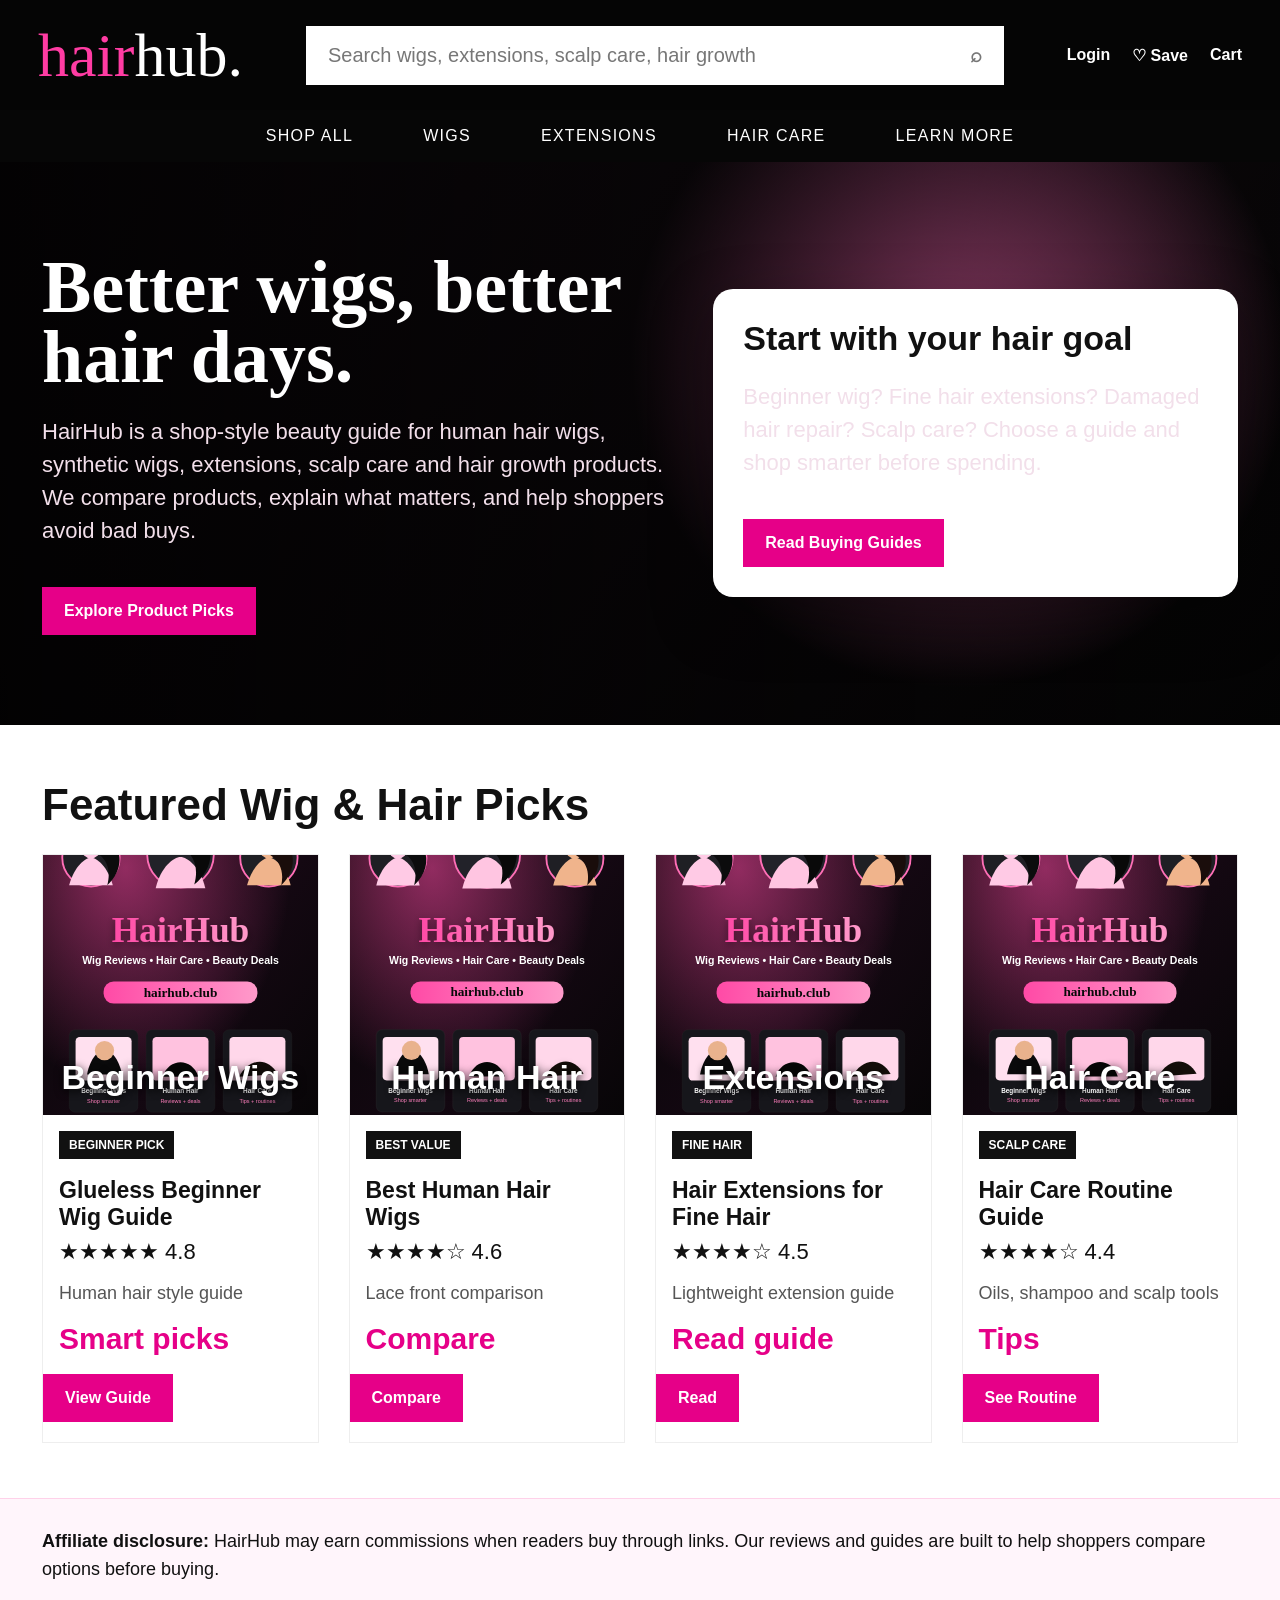
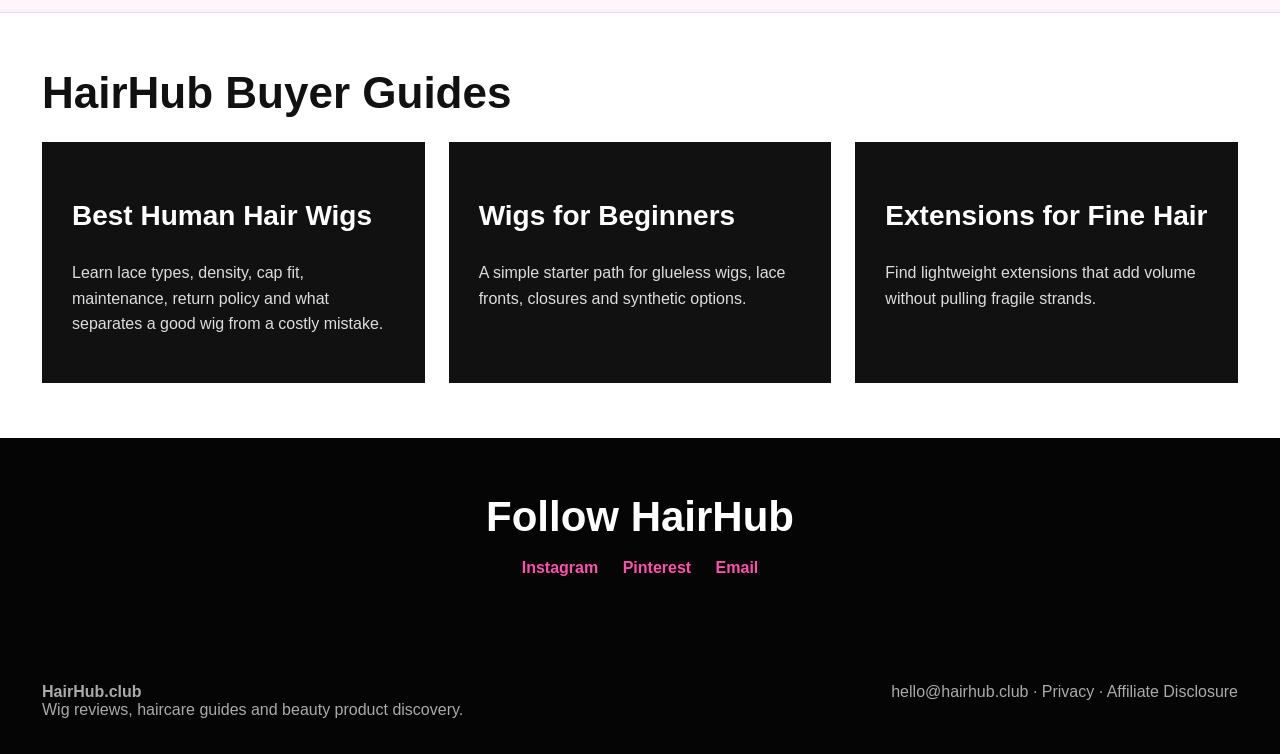
==== commit 176a4762: "Clean homepage messaging and fix social links" ====
--- a/index.html
+++ b/index.html
@@ -7,20 +7,24 @@
 <meta name="description" content="Shop-style haircare guides for wigs, extensions, hair growth products, scalp care, beauty tools and verified hair product deals." />
 <link rel="canonical" href="https://hairhub.club/" />
 <meta name="robots" content="index,follow,max-image-preview:large" />
+<meta property="og:title" content="HairHub.club — Wig Reviews, Hair Care & Beauty Deals" />
+<meta property="og:description" content="Beginner-friendly wig reviews, haircare guides, extensions and beauty product discovery." />
+<meta property="og:image" content="https://hairhub.club/assets/hairhub-social.svg" />
+<meta property="og:url" content="https://hairhub.club/" />
+<meta name="twitter:card" content="summary_large_image" />
 <script data-goatcounter="https://hairhub.goatcounter.com/count" async src="https://gc.zgo.at/count.js"></script>
 <style>
-*{box-sizing:border-box}body{margin:0;font-family:Arial,Helvetica,sans-serif;background:#fff;color:#111}a{text-decoration:none;color:inherit}.promo{background:#e60088;color:white;text-align:center;font-weight:900;padding:13px 10px;font-size:18px}.top{background:#050505;color:white;padding:24px 38px;display:grid;grid-template-columns:240px 1fr 210px;gap:28px;align-items:center}.logo{font-family:Georgia,serif;font-size:62px;line-height:1;font-weight:400}.logo span{color:#ff3ca3}.search{background:white;color:#777;padding:18px 22px;font-size:20px;border-radius:0;display:flex;justify-content:space-between}.account{display:flex;gap:22px;justify-content:flex-end;font-weight:800}.nav{background:#060606;color:white;display:flex;justify-content:center;gap:70px;padding:17px 10px;text-transform:uppercase;letter-spacing:.08em}.hero{min-height:520px;background:linear-gradient(90deg,rgba(0,0,0,.88),rgba(0,0,0,.35)),radial-gradient(circle at 75% 35%,#ff6bb8,transparent 32%),linear-gradient(135deg,#1b1018,#050505);color:white;padding:90px 42px;display:grid;grid-template-columns:1.1fr .9fr;gap:30px;align-items:center}.hero h1{font-size:74px;line-height:.95;margin:0 0 20px;font-family:Georgia,serif}.hero p{font-size:22px;line-height:1.5;max-width:760px;color:#f2dfea}.hero-card{background:white;color:#111;border-radius:20px;padding:30px;box-shadow:0 20px 60px rgba(0,0,0,.35)}.hero-card h2{font-size:34px;margin:0 0 10px}.btn{display:inline-block;background:#e60088;color:white;padding:15px 22px;border-radius:0;font-weight:900;margin-top:18px}.section{padding:55px 42px}.section h2{font-size:44px;margin:0 0 24px}.products{display:grid;grid-template-columns:repeat(4,1fr);gap:30px}.product{background:#fff;border:1px solid #eee;padding-bottom:20px}.photo{height:260px;background:linear-gradient(135deg,#f7d7e8,#fff),radial-gradient(circle,#333,transparent);display:flex;align-items:center;justify-content:center;color:#e60088;font-size:72px;font-family:Georgia,serif}.product h3{font-size:23px;margin:18px 0 8px;padding:0 16px}.stars{color:#111;padding:0 16px;font-size:22px}.type{padding:0 16px;font-size:18px;color:#555}.price{padding:0 16px;font-size:30px;color:#e60088;font-weight:900}.old{font-size:20px;color:#777;text-decoration:line-through;margin-left:8px}.pill{display:inline-block;margin:0 16px 10px;background:#111;color:white;padding:7px 10px;font-size:12px;font-weight:900}.guide-grid{display:grid;grid-template-columns:repeat(3,1fr);gap:24px}.guide{background:#111;color:white;padding:30px;min-height:230px}.guide h3{font-size:28px}.guide p{color:#ddd;line-height:1.6}.notice{background:#fff5fb;border-top:1px solid #ffd1e9;border-bottom:1px solid #ffd1e9;padding:28px 42px;font-size:18px;line-height:1.6}.email{background:#050505;color:white;text-align:center;padding:65px 20px}.email h2{font-size:46px;margin:0}.email p{font-size:20px;color:#ddd}.email a{color:#ff54ad;font-weight:900}footer{background:#050505;color:#aaa;padding:35px 42px;display:flex;justify-content:space-between;gap:20px;flex-wrap:wrap}@media(max-width:900px){.top{grid-template-columns:1fr}.logo{font-size:48px}.nav{gap:18px;overflow:auto;justify-content:flex-start}.hero{grid-template-columns:1fr;padding:55px 24px}.hero h1{font-size:48px}.products,.guide-grid{grid-template-columns:1fr}.section{padding:40px 22px}}
+*{box-sizing:border-box}body{margin:0;font-family:Arial,Helvetica,sans-serif;background:#fff;color:#111}a{text-decoration:none;color:inherit}.top{background:#050505;color:white;padding:24px 38px;display:grid;grid-template-columns:240px 1fr 210px;gap:28px;align-items:center}.logo{font-family:Georgia,serif;font-size:62px;line-height:1;font-weight:400}.logo span{color:#ff3ca3}.search{background:white;color:#777;padding:18px 22px;font-size:20px;display:flex;justify-content:space-between}.account{display:flex;gap:22px;justify-content:flex-end;font-weight:800}.nav{background:#060606;color:white;display:flex;justify-content:center;gap:70px;padding:17px 10px;text-transform:uppercase;letter-spacing:.08em}.hero{min-height:520px;background:linear-gradient(90deg,rgba(0,0,0,.88),rgba(0,0,0,.35)),radial-gradient(circle at 75% 35%,#ff6bb8,transparent 32%),linear-gradient(135deg,#1b1018,#050505);color:white;padding:90px 42px;display:grid;grid-template-columns:1.1fr .9fr;gap:30px;align-items:center}.hero h1{font-size:74px;line-height:.95;margin:0 0 20px;font-family:Georgia,serif}.hero p{font-size:22px;line-height:1.5;max-width:760px;color:#f2dfea}.hero-card{background:white;color:#111;border-radius:20px;padding:30px;box-shadow:0 20px 60px rgba(0,0,0,.35)}.hero-card h2{font-size:34px;margin:0 0 10px}.btn{display:inline-block;background:#e60088;color:white;padding:15px 22px;font-weight:900;margin-top:18px}.section{padding:55px 42px}.section h2{font-size:44px;margin:0 0 24px}.products{display:grid;grid-template-columns:repeat(4,1fr);gap:30px}.product{background:#fff;border:1px solid #eee;padding-bottom:20px}.photo{height:260px;background-image:url('/assets/hairhub-social.svg');background-size:cover;background-position:center;display:flex;align-items:end;justify-content:center;color:white;font-size:34px;font-weight:900;text-shadow:0 2px 8px #000;padding:18px}.product h3{font-size:23px;margin:18px 0 8px;padding:0 16px}.stars{padding:0 16px;font-size:22px}.type{padding:0 16px;font-size:18px;color:#555}.price{padding:0 16px;font-size:30px;color:#e60088;font-weight:900}.old{font-size:20px;color:#777;text-decoration:line-through;margin-left:8px}.pill{display:inline-block;margin:16px 16px 0;background:#111;color:white;padding:7px 10px;font-size:12px;font-weight:900}.guide-grid{display:grid;grid-template-columns:repeat(3,1fr);gap:24px}.guide{background:#111;color:white;padding:30px;min-height:230px}.guide h3{font-size:28px}.guide p{color:#ddd;line-height:1.6}.notice{background:#fff5fb;border-top:1px solid #ffd1e9;border-bottom:1px solid #ffd1e9;padding:28px 42px;font-size:18px;line-height:1.6}.social{background:#050505;color:white;text-align:center;padding:55px 20px}.social h2{font-size:42px;margin:0 0 18px}.social a{color:#ff54ad;font-weight:900;margin:0 10px}footer{background:#050505;color:#aaa;padding:35px 42px;display:flex;justify-content:space-between;gap:20px;flex-wrap:wrap}@media(max-width:900px){.top{grid-template-columns:1fr}.logo{font-size:48px}.nav{gap:18px;overflow:auto;justify-content:flex-start}.hero{grid-template-columns:1fr;padding:55px 24px}.hero h1{font-size:48px}.products,.guide-grid{grid-template-columns:1fr}.section{padding:40px 22px}}
 </style>
 </head>
 <body>
-<div class="promo">30% OFF featured wig deals — affiliate links coming as brand approvals arrive</div>
 <header class="top"><a class="logo" href="/"><span>hair</span>hub.</a><div class="search">Search wigs, extensions, scalp care, hair growth <b>⌕</b></div><div class="account"><span>Login</span><span>♡ Save</span><span>Cart</span></div></header>
 <nav class="nav"><a href="/recommended-products/">Shop All</a><a href="/best-wigs-for-beginners/">Wigs</a><a href="/best-hair-extensions-for-fine-hair/">Extensions</a><a href="/guides/">Hair Care</a><a href="/disclosure/">Learn More</a></nav>
 <section class="hero"><div><h1>Better wigs, better hair days.</h1><p>HairHub is a shop-style beauty guide for human hair wigs, synthetic wigs, extensions, scalp care and hair growth products. We compare products, explain what matters, and help shoppers avoid bad buys.</p><a class="btn" href="/recommended-products/">Explore Product Picks</a></div><aside class="hero-card"><h2>Start with your hair goal</h2><p>Beginner wig? Fine hair extensions? Damaged hair repair? Scalp care? Choose a guide and shop smarter before spending.</p><a class="btn" href="/guides/">Read Buying Guides</a></aside></section>
-<section class="section"><h2>Featured Wig & Hair Deals</h2><div class="products"><article class="product"><div class="photo">W</div><span class="pill">BEGINNER PICK</span><h3>Glueless Beginner Wig</h3><div class="stars">★★★★★ 4.8</div><p class="type">Human hair style guide</p><div class="price">from $89 <span class="old">$149</span></div><a class="btn" href="/best-wigs-for-beginners/">View Guide</a></article><article class="product"><div class="photo">B</div><span class="pill">BEST VALUE</span><h3>Body Wave Wig</h3><div class="stars">★★★★☆ 4.6</div><p class="type">Lace front comparison</p><div class="price">from $129 <span class="old">$189</span></div><a class="btn" href="/best-human-hair-wigs/">Compare</a></article><article class="product"><div class="photo">E</div><span class="pill">FINE HAIR</span><h3>Clip-In Extensions</h3><div class="stars">★★★★☆ 4.5</div><p class="type">Lightweight extension guide</p><div class="price">from $49 <span class="old">$79</span></div><a class="btn" href="/best-hair-extensions-for-fine-hair/">Read</a></article><article class="product"><div class="photo">S</div><span class="pill">SCALP CARE</span><h3>Growth Routine Kit</h3><div class="stars">★★★★☆ 4.4</div><p class="type">Oils, shampoo and scalp tools</p><div class="price">from $24 <span class="old">$39</span></div><a class="btn" href="/guides/">See Routine</a></article></div></section>
-<div class="notice"><b>Affiliate disclosure:</b> HairHub may earn commissions when readers buy through links. Current product cards are editorial placeholders until CJ and brand approvals are active.</div>
-<section class="section"><h2>HairHub Buyer Guides</h2><div class="guide-grid"><article class="guide"><h3>Best Human Hair Wigs</h3><p>Learn lace types, density, cap fit, maintenance, return policy and what separates a good wig from a costly mistake.</p></article><article class="guide"><h3>Wigs for Beginners</h3><p>A simple starter path for glueless wigs, lace fronts, closures and synthetic options.</p></article><article class="guide"><h3>Extensions for Fine Hair</h3><p>Find lightweight extensions that add volume without pulling fragile strands.</p></article></div></section>
-<section class="email"><h2>Social channels launching soon</h2><p>We’ll create Pinterest, Instagram, TikTok and Reddit using <a href="mailto:hello@hairhub.club">hello@hairhub.club</a>.</p></section>
-<footer><div><b>HairHub.club</b><br>Wig reviews, haircare guides and beauty product discovery.</div><div>hello@hairhub.club · Privacy · Affiliate Disclosure</div></footer>
+<section class="section"><h2>Featured Wig & Hair Picks</h2><div class="products"><article class="product"><div class="photo">Beginner Wigs</div><span class="pill">BEGINNER PICK</span><h3>Glueless Beginner Wig Guide</h3><div class="stars">★★★★★ 4.8</div><p class="type">Human hair style guide</p><div class="price">Smart picks</div><a class="btn" href="/best-wigs-for-beginners/">View Guide</a></article><article class="product"><div class="photo">Human Hair</div><span class="pill">BEST VALUE</span><h3>Best Human Hair Wigs</h3><div class="stars">★★★★☆ 4.6</div><p class="type">Lace front comparison</p><div class="price">Compare</div><a class="btn" href="/best-human-hair-wigs/">Compare</a></article><article class="product"><div class="photo">Extensions</div><span class="pill">FINE HAIR</span><h3>Hair Extensions for Fine Hair</h3><div class="stars">★★★★☆ 4.5</div><p class="type">Lightweight extension guide</p><div class="price">Read guide</div><a class="btn" href="/best-hair-extensions-for-fine-hair/">Read</a></article><article class="product"><div class="photo">Hair Care</div><span class="pill">SCALP CARE</span><h3>Hair Care Routine Guide</h3><div class="stars">★★★★☆ 4.4</div><p class="type">Oils, shampoo and scalp tools</p><div class="price">Tips</div><a class="btn" href="/guides/">See Routine</a></article></div></section>
+<div class="notice"><b>Affiliate disclosure:</b> HairHub may earn commissions when readers buy through links. Our reviews and guides are built to help shoppers compare options before buying.</div>
+<section class="section"><h2>HairHub Buyer Guides</h2><div class="guide-grid"><a class="guide" href="/best-human-hair-wigs/"><h3>Best Human Hair Wigs</h3><p>Learn lace types, density, cap fit, maintenance, return policy and what separates a good wig from a costly mistake.</p></a><a class="guide" href="/best-wigs-for-beginners/"><h3>Wigs for Beginners</h3><p>A simple starter path for glueless wigs, lace fronts, closures and synthetic options.</p></a><a class="guide" href="/best-hair-extensions-for-fine-hair/"><h3>Extensions for Fine Hair</h3><p>Find lightweight extensions that add volume without pulling fragile strands.</p></a></div></section>
+<section class="social"><h2>Follow HairHub</h2><p><a href="https://instagram.com/hairhub.club">Instagram</a> <a href="https://www.pinterest.com/hairhubclubofficial/">Pinterest</a> <a href="mailto:hello@hairhub.club">Email</a></p></section>
+<footer><div><b>HairHub.club</b><br>Wig reviews, haircare guides and beauty product discovery.</div><div><a href="mailto:hello@hairhub.club">hello@hairhub.club</a> · <a href="/privacy/">Privacy</a> · <a href="/disclosure/">Affiliate Disclosure</a></div></footer>
 </body>
 </html>
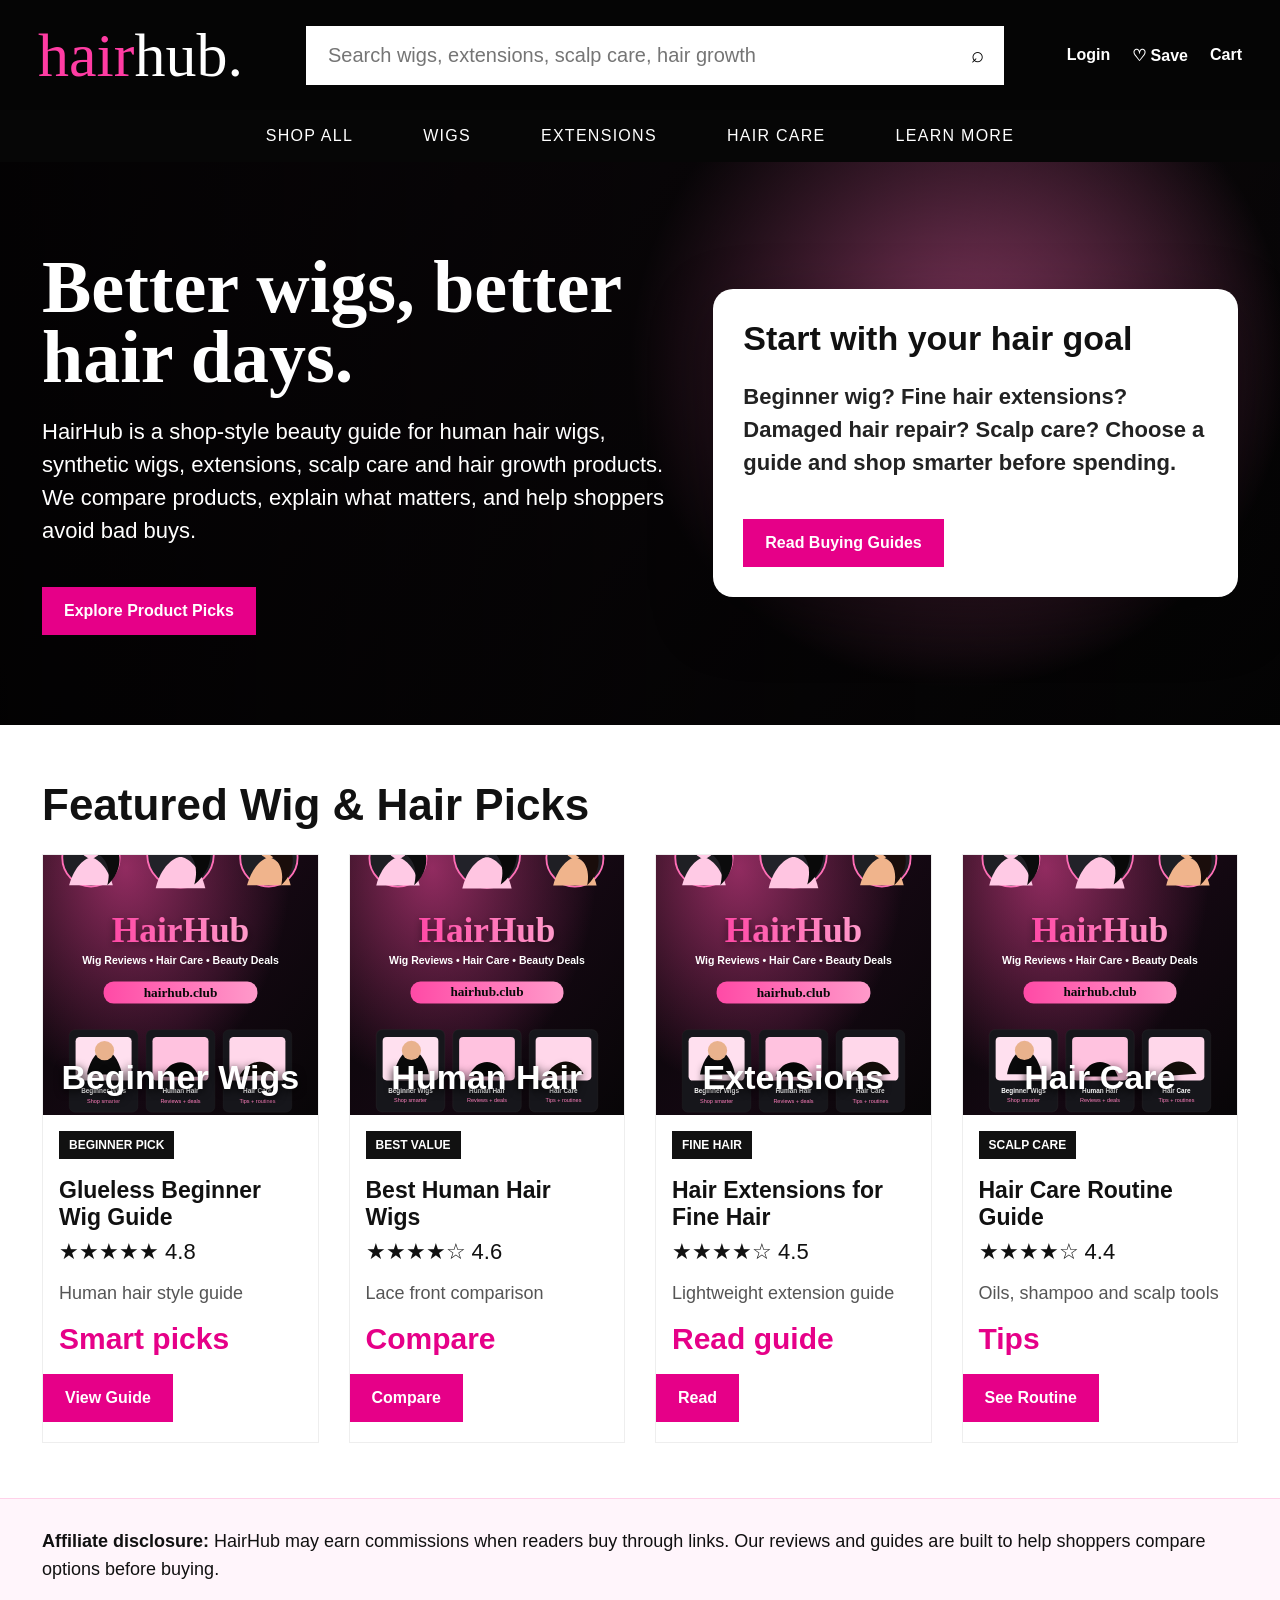
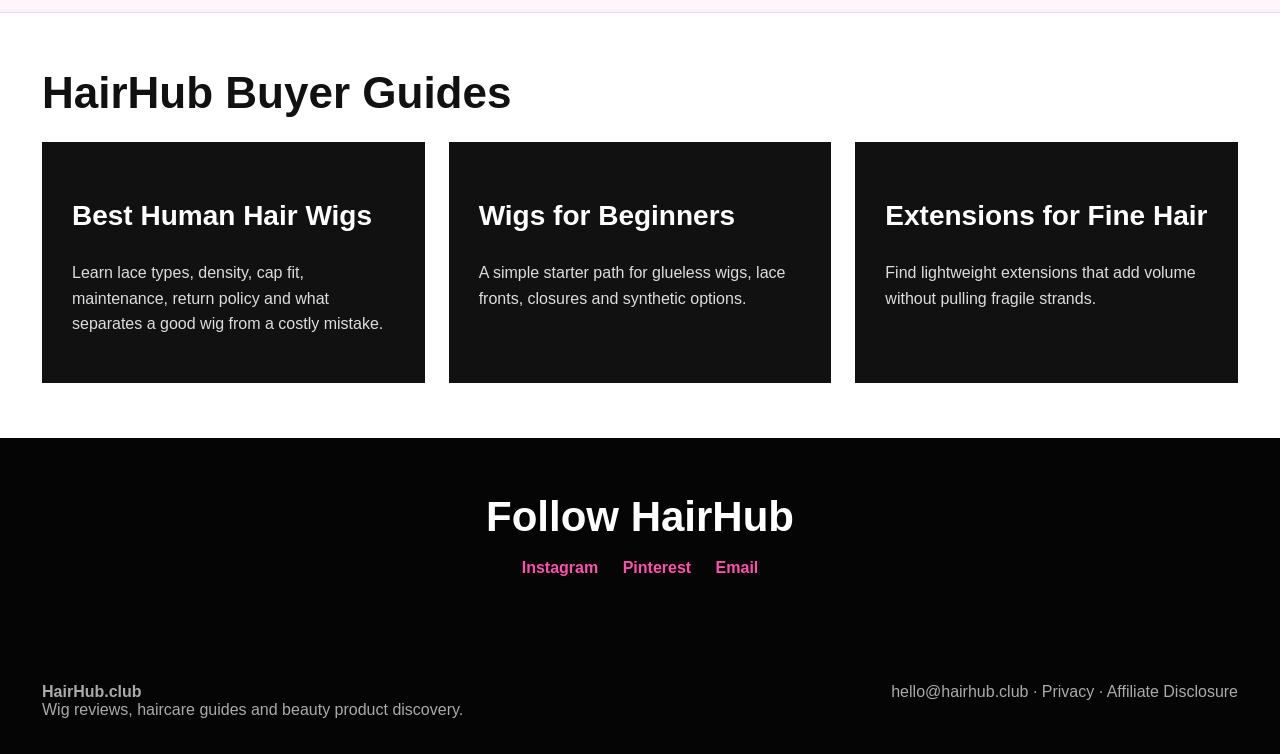
==== commit 38cb29b7: "Make homepage search functional and improve hero contrast" ====
--- a/index.html
+++ b/index.html
@@ -14,11 +14,11 @@
 <meta name="twitter:card" content="summary_large_image" />
 <script data-goatcounter="https://hairhub.goatcounter.com/count" async src="https://gc.zgo.at/count.js"></script>
 <style>
-*{box-sizing:border-box}body{margin:0;font-family:Arial,Helvetica,sans-serif;background:#fff;color:#111}a{text-decoration:none;color:inherit}.top{background:#050505;color:white;padding:24px 38px;display:grid;grid-template-columns:240px 1fr 210px;gap:28px;align-items:center}.logo{font-family:Georgia,serif;font-size:62px;line-height:1;font-weight:400}.logo span{color:#ff3ca3}.search{background:white;color:#777;padding:18px 22px;font-size:20px;display:flex;justify-content:space-between}.account{display:flex;gap:22px;justify-content:flex-end;font-weight:800}.nav{background:#060606;color:white;display:flex;justify-content:center;gap:70px;padding:17px 10px;text-transform:uppercase;letter-spacing:.08em}.hero{min-height:520px;background:linear-gradient(90deg,rgba(0,0,0,.88),rgba(0,0,0,.35)),radial-gradient(circle at 75% 35%,#ff6bb8,transparent 32%),linear-gradient(135deg,#1b1018,#050505);color:white;padding:90px 42px;display:grid;grid-template-columns:1.1fr .9fr;gap:30px;align-items:center}.hero h1{font-size:74px;line-height:.95;margin:0 0 20px;font-family:Georgia,serif}.hero p{font-size:22px;line-height:1.5;max-width:760px;color:#f2dfea}.hero-card{background:white;color:#111;border-radius:20px;padding:30px;box-shadow:0 20px 60px rgba(0,0,0,.35)}.hero-card h2{font-size:34px;margin:0 0 10px}.btn{display:inline-block;background:#e60088;color:white;padding:15px 22px;font-weight:900;margin-top:18px}.section{padding:55px 42px}.section h2{font-size:44px;margin:0 0 24px}.products{display:grid;grid-template-columns:repeat(4,1fr);gap:30px}.product{background:#fff;border:1px solid #eee;padding-bottom:20px}.photo{height:260px;background-image:url('/assets/hairhub-social.svg');background-size:cover;background-position:center;display:flex;align-items:end;justify-content:center;color:white;font-size:34px;font-weight:900;text-shadow:0 2px 8px #000;padding:18px}.product h3{font-size:23px;margin:18px 0 8px;padding:0 16px}.stars{padding:0 16px;font-size:22px}.type{padding:0 16px;font-size:18px;color:#555}.price{padding:0 16px;font-size:30px;color:#e60088;font-weight:900}.old{font-size:20px;color:#777;text-decoration:line-through;margin-left:8px}.pill{display:inline-block;margin:16px 16px 0;background:#111;color:white;padding:7px 10px;font-size:12px;font-weight:900}.guide-grid{display:grid;grid-template-columns:repeat(3,1fr);gap:24px}.guide{background:#111;color:white;padding:30px;min-height:230px}.guide h3{font-size:28px}.guide p{color:#ddd;line-height:1.6}.notice{background:#fff5fb;border-top:1px solid #ffd1e9;border-bottom:1px solid #ffd1e9;padding:28px 42px;font-size:18px;line-height:1.6}.social{background:#050505;color:white;text-align:center;padding:55px 20px}.social h2{font-size:42px;margin:0 0 18px}.social a{color:#ff54ad;font-weight:900;margin:0 10px}footer{background:#050505;color:#aaa;padding:35px 42px;display:flex;justify-content:space-between;gap:20px;flex-wrap:wrap}@media(max-width:900px){.top{grid-template-columns:1fr}.logo{font-size:48px}.nav{gap:18px;overflow:auto;justify-content:flex-start}.hero{grid-template-columns:1fr;padding:55px 24px}.hero h1{font-size:48px}.products,.guide-grid{grid-template-columns:1fr}.section{padding:40px 22px}}
+*{box-sizing:border-box}body{margin:0;font-family:Arial,Helvetica,sans-serif;background:#fff;color:#111}a{text-decoration:none;color:inherit}.top{background:#050505;color:white;padding:24px 38px;display:grid;grid-template-columns:240px 1fr 210px;gap:28px;align-items:center}.logo{font-family:Georgia,serif;font-size:62px;line-height:1;font-weight:400}.logo span{color:#ff3ca3}.search-form{background:white;display:grid;grid-template-columns:1fr 54px;align-items:center}.search-form input{border:0;padding:18px 22px;font-size:20px;outline:0;color:#111}.search-form button{height:100%;border:0;background:#fff;font-size:22px;cursor:pointer}.account{display:flex;gap:22px;justify-content:flex-end;font-weight:800}.nav{background:#060606;color:white;display:flex;justify-content:center;gap:70px;padding:17px 10px;text-transform:uppercase;letter-spacing:.08em}.hero{min-height:520px;background:linear-gradient(90deg,rgba(0,0,0,.88),rgba(0,0,0,.35)),radial-gradient(circle at 75% 35%,#ff6bb8,transparent 32%),linear-gradient(135deg,#1b1018,#050505);color:white;padding:90px 42px;display:grid;grid-template-columns:1.1fr .9fr;gap:30px;align-items:center}.hero h1{font-size:74px;line-height:.95;margin:0 0 20px;font-family:Georgia,serif}.hero p{font-size:22px;line-height:1.5;max-width:760px;color:#fff}.hero-card{background:#fff;color:#111;border-radius:20px;padding:30px;box-shadow:0 20px 60px rgba(0,0,0,.35)}.hero-card h2{font-size:34px;margin:0 0 10px;color:#111}.hero-card p{color:#222;font-weight:600}.btn{display:inline-block;background:#e60088;color:white;padding:15px 22px;font-weight:900;margin-top:18px}.section{padding:55px 42px}.section h2{font-size:44px;margin:0 0 24px}.products{display:grid;grid-template-columns:repeat(4,1fr);gap:30px}.product{background:#fff;border:1px solid #eee;padding-bottom:20px}.photo{height:260px;background-image:url('/assets/hairhub-social.svg');background-size:cover;background-position:center;display:flex;align-items:end;justify-content:center;color:white;font-size:34px;font-weight:900;text-shadow:0 2px 8px #000;padding:18px}.product h3{font-size:23px;margin:18px 0 8px;padding:0 16px}.stars{padding:0 16px;font-size:22px}.type{padding:0 16px;font-size:18px;color:#555}.price{padding:0 16px;font-size:30px;color:#e60088;font-weight:900}.pill{display:inline-block;margin:16px 16px 0;background:#111;color:white;padding:7px 10px;font-size:12px;font-weight:900}.guide-grid{display:grid;grid-template-columns:repeat(3,1fr);gap:24px}.guide{background:#111;color:white;padding:30px;min-height:230px}.guide h3{font-size:28px}.guide p{color:#ddd;line-height:1.6}.notice{background:#fff5fb;border-top:1px solid #ffd1e9;border-bottom:1px solid #ffd1e9;padding:28px 42px;font-size:18px;line-height:1.6}.social{background:#050505;color:white;text-align:center;padding:55px 20px}.social h2{font-size:42px;margin:0 0 18px}.social a{color:#ff54ad;font-weight:900;margin:0 10px}footer{background:#050505;color:#aaa;padding:35px 42px;display:flex;justify-content:space-between;gap:20px;flex-wrap:wrap}@media(max-width:900px){.top{grid-template-columns:1fr}.logo{font-size:48px}.nav{gap:18px;overflow:auto;justify-content:flex-start}.hero{grid-template-columns:1fr;padding:55px 24px}.hero h1{font-size:48px}.products,.guide-grid{grid-template-columns:1fr}.section{padding:40px 22px}}
 </style>
 </head>
 <body>
-<header class="top"><a class="logo" href="/"><span>hair</span>hub.</a><div class="search">Search wigs, extensions, scalp care, hair growth <b>⌕</b></div><div class="account"><span>Login</span><span>♡ Save</span><span>Cart</span></div></header>
+<header class="top"><a class="logo" href="/"><span>hair</span>hub.</a><form class="search-form" onsubmit="return hairhubSearch(event)"><input id="site-search" type="search" placeholder="Search wigs, extensions, scalp care, hair growth" aria-label="Search HairHub"><button type="submit" aria-label="Search">⌕</button></form><div class="account"><span>Login</span><span>♡ Save</span><span>Cart</span></div></header>
 <nav class="nav"><a href="/recommended-products/">Shop All</a><a href="/best-wigs-for-beginners/">Wigs</a><a href="/best-hair-extensions-for-fine-hair/">Extensions</a><a href="/guides/">Hair Care</a><a href="/disclosure/">Learn More</a></nav>
 <section class="hero"><div><h1>Better wigs, better hair days.</h1><p>HairHub is a shop-style beauty guide for human hair wigs, synthetic wigs, extensions, scalp care and hair growth products. We compare products, explain what matters, and help shoppers avoid bad buys.</p><a class="btn" href="/recommended-products/">Explore Product Picks</a></div><aside class="hero-card"><h2>Start with your hair goal</h2><p>Beginner wig? Fine hair extensions? Damaged hair repair? Scalp care? Choose a guide and shop smarter before spending.</p><a class="btn" href="/guides/">Read Buying Guides</a></aside></section>
 <section class="section"><h2>Featured Wig & Hair Picks</h2><div class="products"><article class="product"><div class="photo">Beginner Wigs</div><span class="pill">BEGINNER PICK</span><h3>Glueless Beginner Wig Guide</h3><div class="stars">★★★★★ 4.8</div><p class="type">Human hair style guide</p><div class="price">Smart picks</div><a class="btn" href="/best-wigs-for-beginners/">View Guide</a></article><article class="product"><div class="photo">Human Hair</div><span class="pill">BEST VALUE</span><h3>Best Human Hair Wigs</h3><div class="stars">★★★★☆ 4.6</div><p class="type">Lace front comparison</p><div class="price">Compare</div><a class="btn" href="/best-human-hair-wigs/">Compare</a></article><article class="product"><div class="photo">Extensions</div><span class="pill">FINE HAIR</span><h3>Hair Extensions for Fine Hair</h3><div class="stars">★★★★☆ 4.5</div><p class="type">Lightweight extension guide</p><div class="price">Read guide</div><a class="btn" href="/best-hair-extensions-for-fine-hair/">Read</a></article><article class="product"><div class="photo">Hair Care</div><span class="pill">SCALP CARE</span><h3>Hair Care Routine Guide</h3><div class="stars">★★★★☆ 4.4</div><p class="type">Oils, shampoo and scalp tools</p><div class="price">Tips</div><a class="btn" href="/guides/">See Routine</a></article></div></section>
@@ -26,5 +26,15 @@
 <section class="section"><h2>HairHub Buyer Guides</h2><div class="guide-grid"><a class="guide" href="/best-human-hair-wigs/"><h3>Best Human Hair Wigs</h3><p>Learn lace types, density, cap fit, maintenance, return policy and what separates a good wig from a costly mistake.</p></a><a class="guide" href="/best-wigs-for-beginners/"><h3>Wigs for Beginners</h3><p>A simple starter path for glueless wigs, lace fronts, closures and synthetic options.</p></a><a class="guide" href="/best-hair-extensions-for-fine-hair/"><h3>Extensions for Fine Hair</h3><p>Find lightweight extensions that add volume without pulling fragile strands.</p></a></div></section>
 <section class="social"><h2>Follow HairHub</h2><p><a href="https://instagram.com/hairhub.club">Instagram</a> <a href="https://www.pinterest.com/hairhubclubofficial/">Pinterest</a> <a href="mailto:hello@hairhub.club">Email</a></p></section>
 <footer><div><b>HairHub.club</b><br>Wig reviews, haircare guides and beauty product discovery.</div><div><a href="mailto:hello@hairhub.club">hello@hairhub.club</a> · <a href="/privacy/">Privacy</a> · <a href="/disclosure/">Affiliate Disclosure</a></div></footer>
+<script>
+const pages=[
+{keys:['wig','wigs','beginner','glueless','lace','synthetic'],url:'/best-wigs-for-beginners/'},
+{keys:['human hair','human','lace front','frontal','density'],url:'/best-human-hair-wigs/'},
+{keys:['extension','extensions','fine hair','clip in','volume'],url:'/best-hair-extensions-for-fine-hair/'},
+{keys:['scalp','growth','oil','routine','hair care','shampoo'],url:'/guides/'},
+{keys:['product','products','shop','deals','coupon','coupons'],url:'/recommended-products/'}
+];
+function hairhubSearch(e){e.preventDefault();const q=document.getElementById('site-search').value.toLowerCase().trim();if(!q){location.href='/recommended-products/';return false}const match=pages.find(p=>p.keys.some(k=>q.includes(k)));location.href=match?match.url:'/recommended-products/?q='+encodeURIComponent(q);return false}
+</script>
 </body>
 </html>
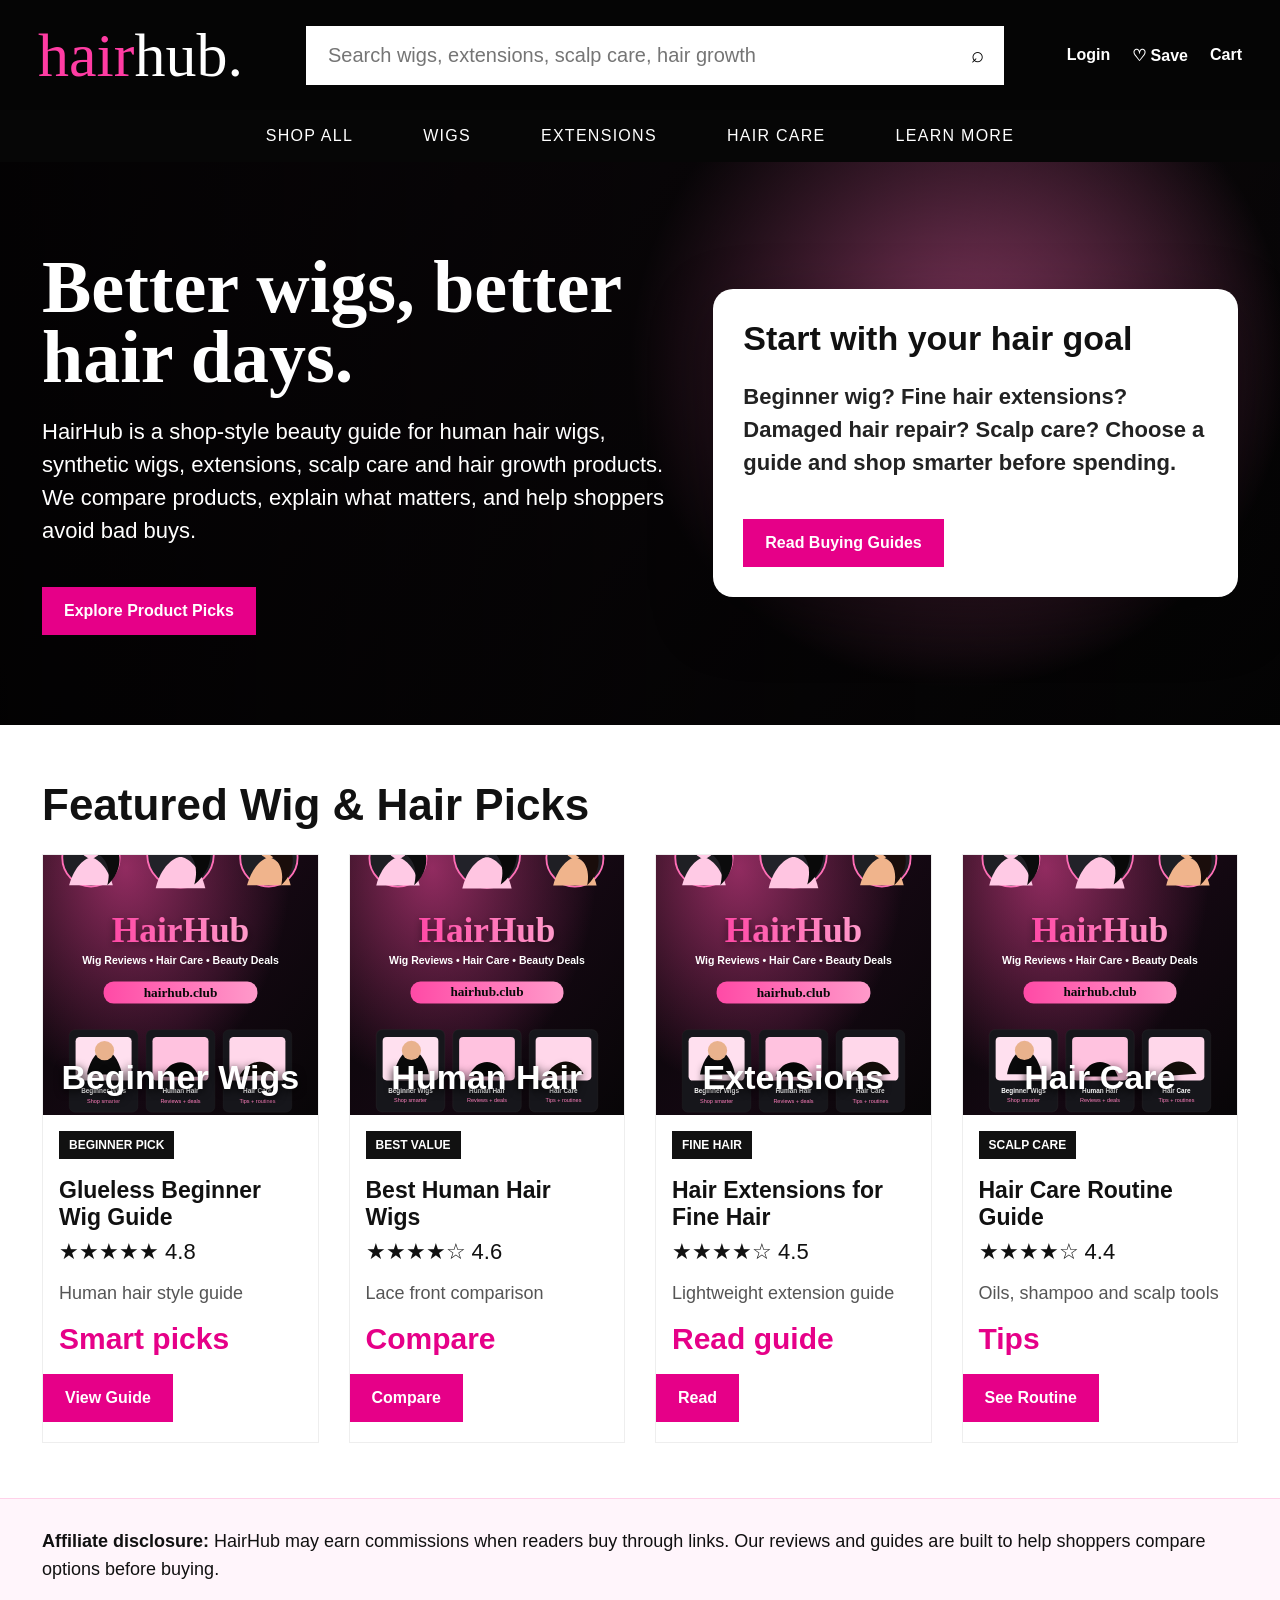
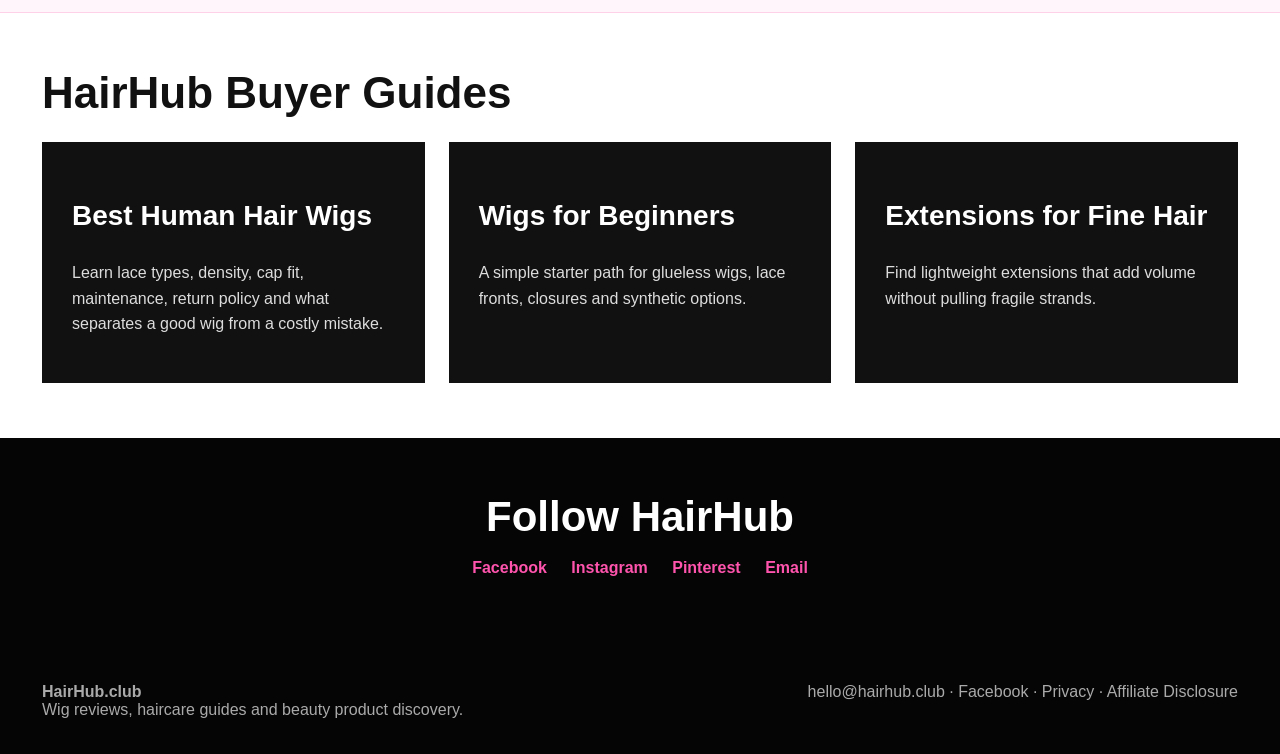
==== commit da634a49: "Add Facebook links to HairHub homepage" ====
--- a/index.html
+++ b/index.html
@@ -24,8 +24,8 @@
 <section class="section"><h2>Featured Wig & Hair Picks</h2><div class="products"><article class="product"><div class="photo">Beginner Wigs</div><span class="pill">BEGINNER PICK</span><h3>Glueless Beginner Wig Guide</h3><div class="stars">★★★★★ 4.8</div><p class="type">Human hair style guide</p><div class="price">Smart picks</div><a class="btn" href="/best-wigs-for-beginners/">View Guide</a></article><article class="product"><div class="photo">Human Hair</div><span class="pill">BEST VALUE</span><h3>Best Human Hair Wigs</h3><div class="stars">★★★★☆ 4.6</div><p class="type">Lace front comparison</p><div class="price">Compare</div><a class="btn" href="/best-human-hair-wigs/">Compare</a></article><article class="product"><div class="photo">Extensions</div><span class="pill">FINE HAIR</span><h3>Hair Extensions for Fine Hair</h3><div class="stars">★★★★☆ 4.5</div><p class="type">Lightweight extension guide</p><div class="price">Read guide</div><a class="btn" href="/best-hair-extensions-for-fine-hair/">Read</a></article><article class="product"><div class="photo">Hair Care</div><span class="pill">SCALP CARE</span><h3>Hair Care Routine Guide</h3><div class="stars">★★★★☆ 4.4</div><p class="type">Oils, shampoo and scalp tools</p><div class="price">Tips</div><a class="btn" href="/guides/">See Routine</a></article></div></section>
 <div class="notice"><b>Affiliate disclosure:</b> HairHub may earn commissions when readers buy through links. Our reviews and guides are built to help shoppers compare options before buying.</div>
 <section class="section"><h2>HairHub Buyer Guides</h2><div class="guide-grid"><a class="guide" href="/best-human-hair-wigs/"><h3>Best Human Hair Wigs</h3><p>Learn lace types, density, cap fit, maintenance, return policy and what separates a good wig from a costly mistake.</p></a><a class="guide" href="/best-wigs-for-beginners/"><h3>Wigs for Beginners</h3><p>A simple starter path for glueless wigs, lace fronts, closures and synthetic options.</p></a><a class="guide" href="/best-hair-extensions-for-fine-hair/"><h3>Extensions for Fine Hair</h3><p>Find lightweight extensions that add volume without pulling fragile strands.</p></a></div></section>
-<section class="social"><h2>Follow HairHub</h2><p><a href="https://instagram.com/hairhub.club">Instagram</a> <a href="https://www.pinterest.com/hairhubclubofficial/">Pinterest</a> <a href="mailto:hello@hairhub.club">Email</a></p></section>
-<footer><div><b>HairHub.club</b><br>Wig reviews, haircare guides and beauty product discovery.</div><div><a href="mailto:hello@hairhub.club">hello@hairhub.club</a> · <a href="/privacy/">Privacy</a> · <a href="/disclosure/">Affiliate Disclosure</a></div></footer>
+<section class="social"><h2>Follow HairHub</h2><p><a href="https://facebook.com/hairhub.club" target="_blank" rel="noopener">Facebook</a> <a href="https://instagram.com/hairhub.club" target="_blank" rel="noopener">Instagram</a> <a href="https://www.pinterest.com/hairhubclubofficial/" target="_blank" rel="noopener">Pinterest</a> <a href="mailto:hello@hairhub.club">Email</a></p></section>
+<footer><div><b>HairHub.club</b><br>Wig reviews, haircare guides and beauty product discovery.</div><div><a href="mailto:hello@hairhub.club">hello@hairhub.club</a> · <a href="https://facebook.com/hairhub.club" target="_blank" rel="noopener">Facebook</a> · <a href="/privacy/">Privacy</a> · <a href="/disclosure/">Affiliate Disclosure</a></div></footer>
 <script>
 const pages=[
 {keys:['wig','wigs','beginner','glueless','lace','synthetic'],url:'/best-wigs-for-beginners/'},
